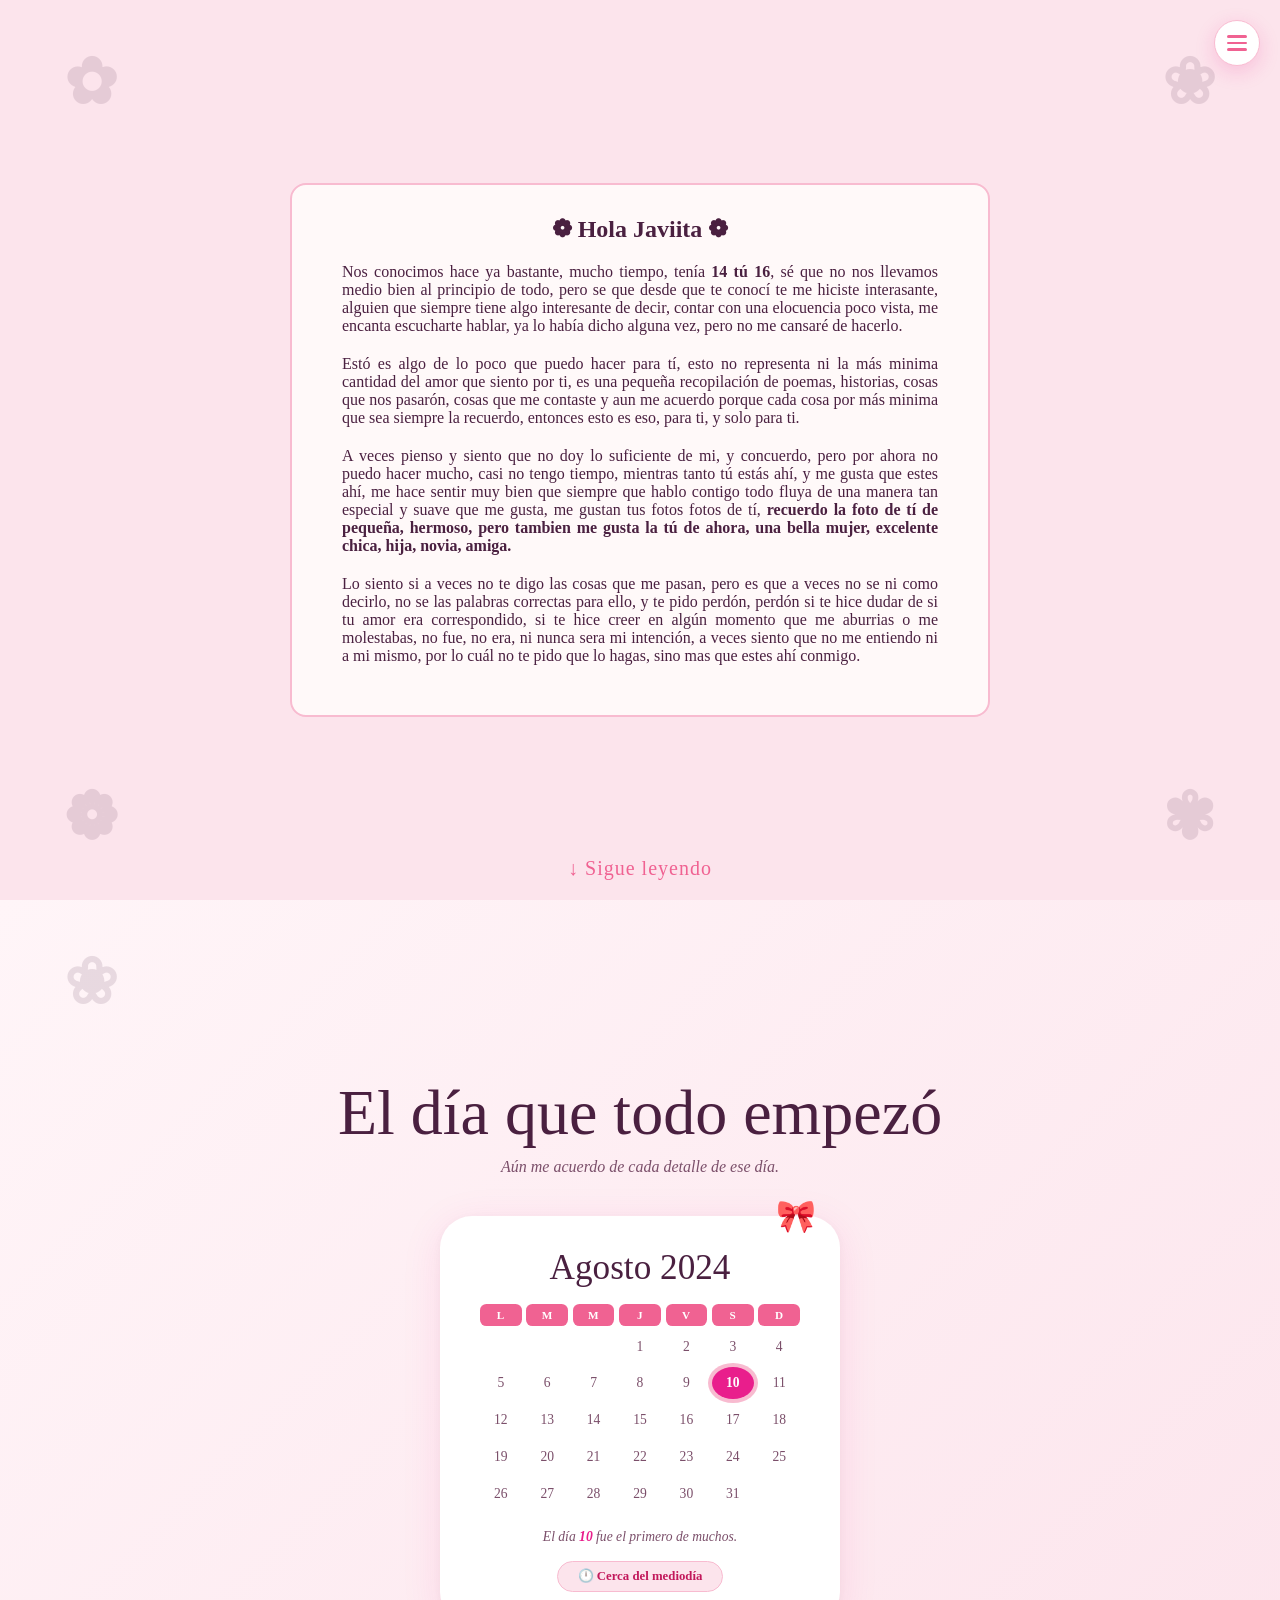
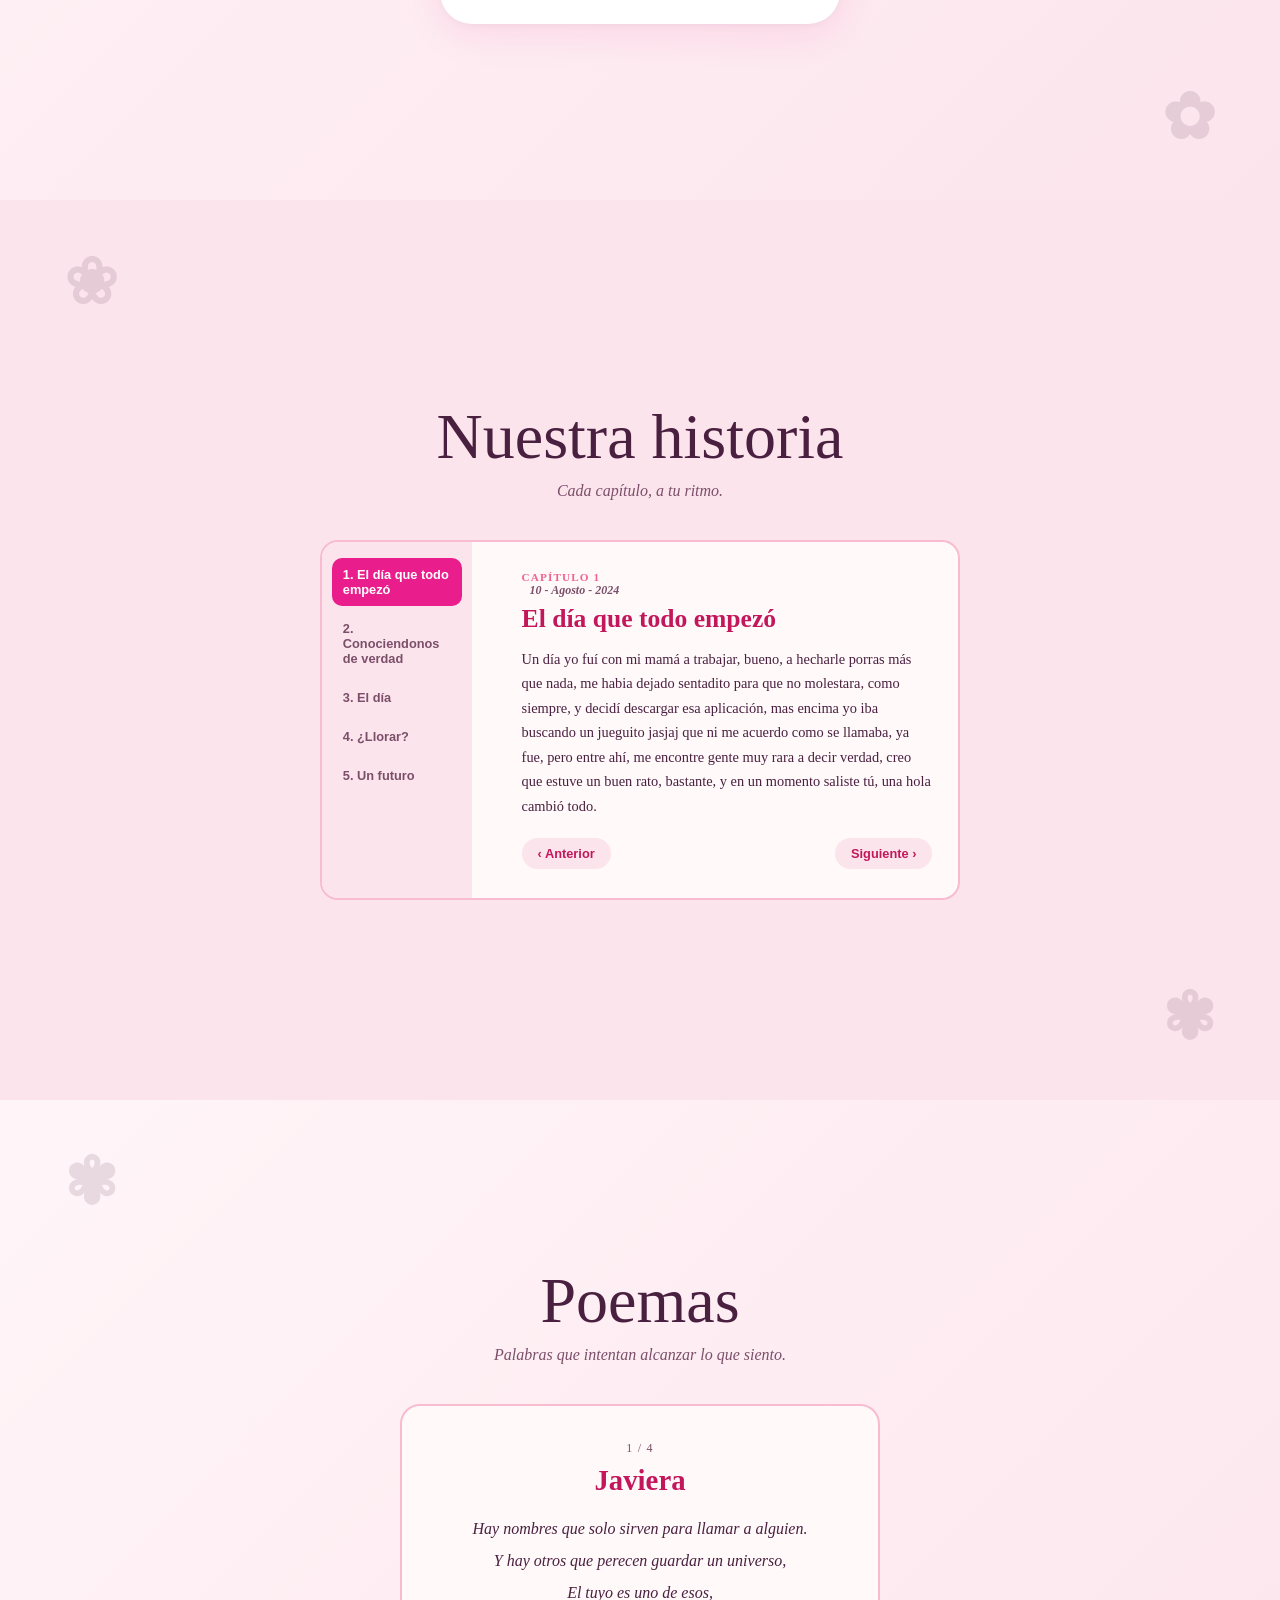
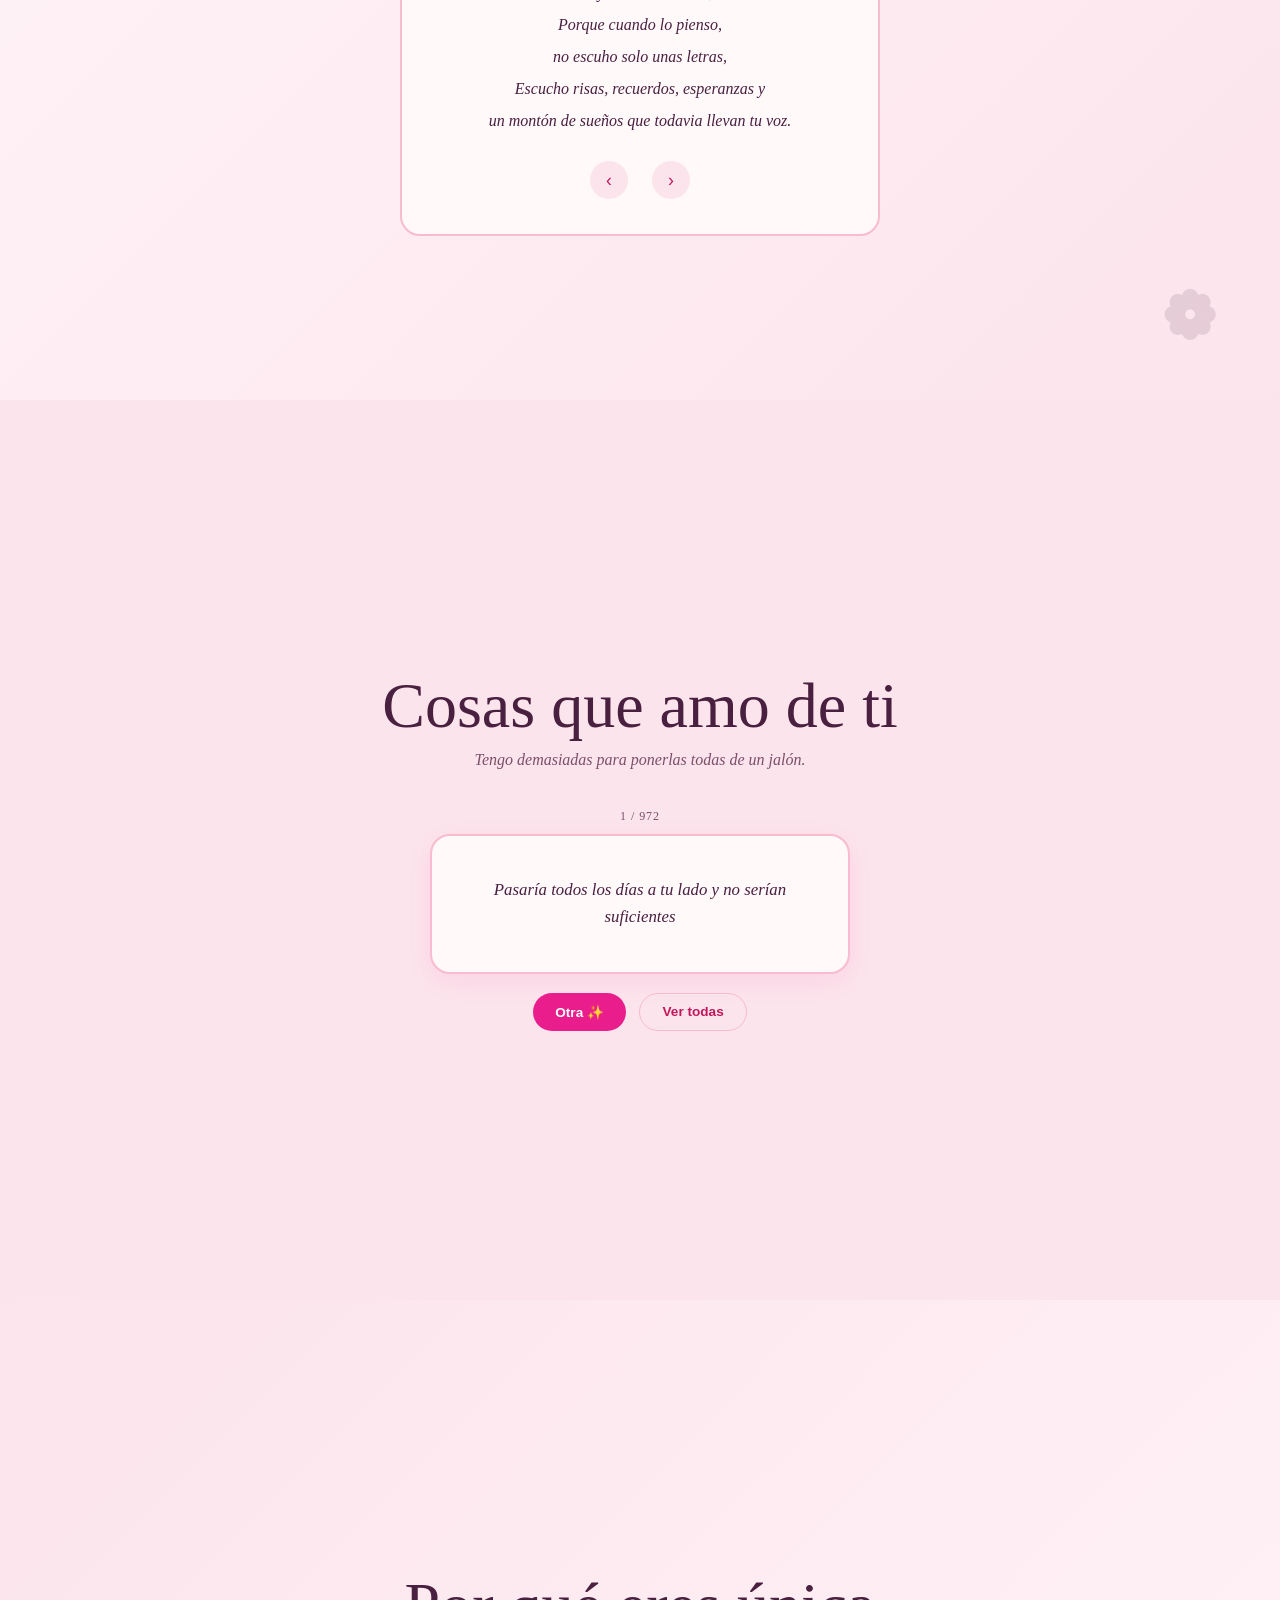
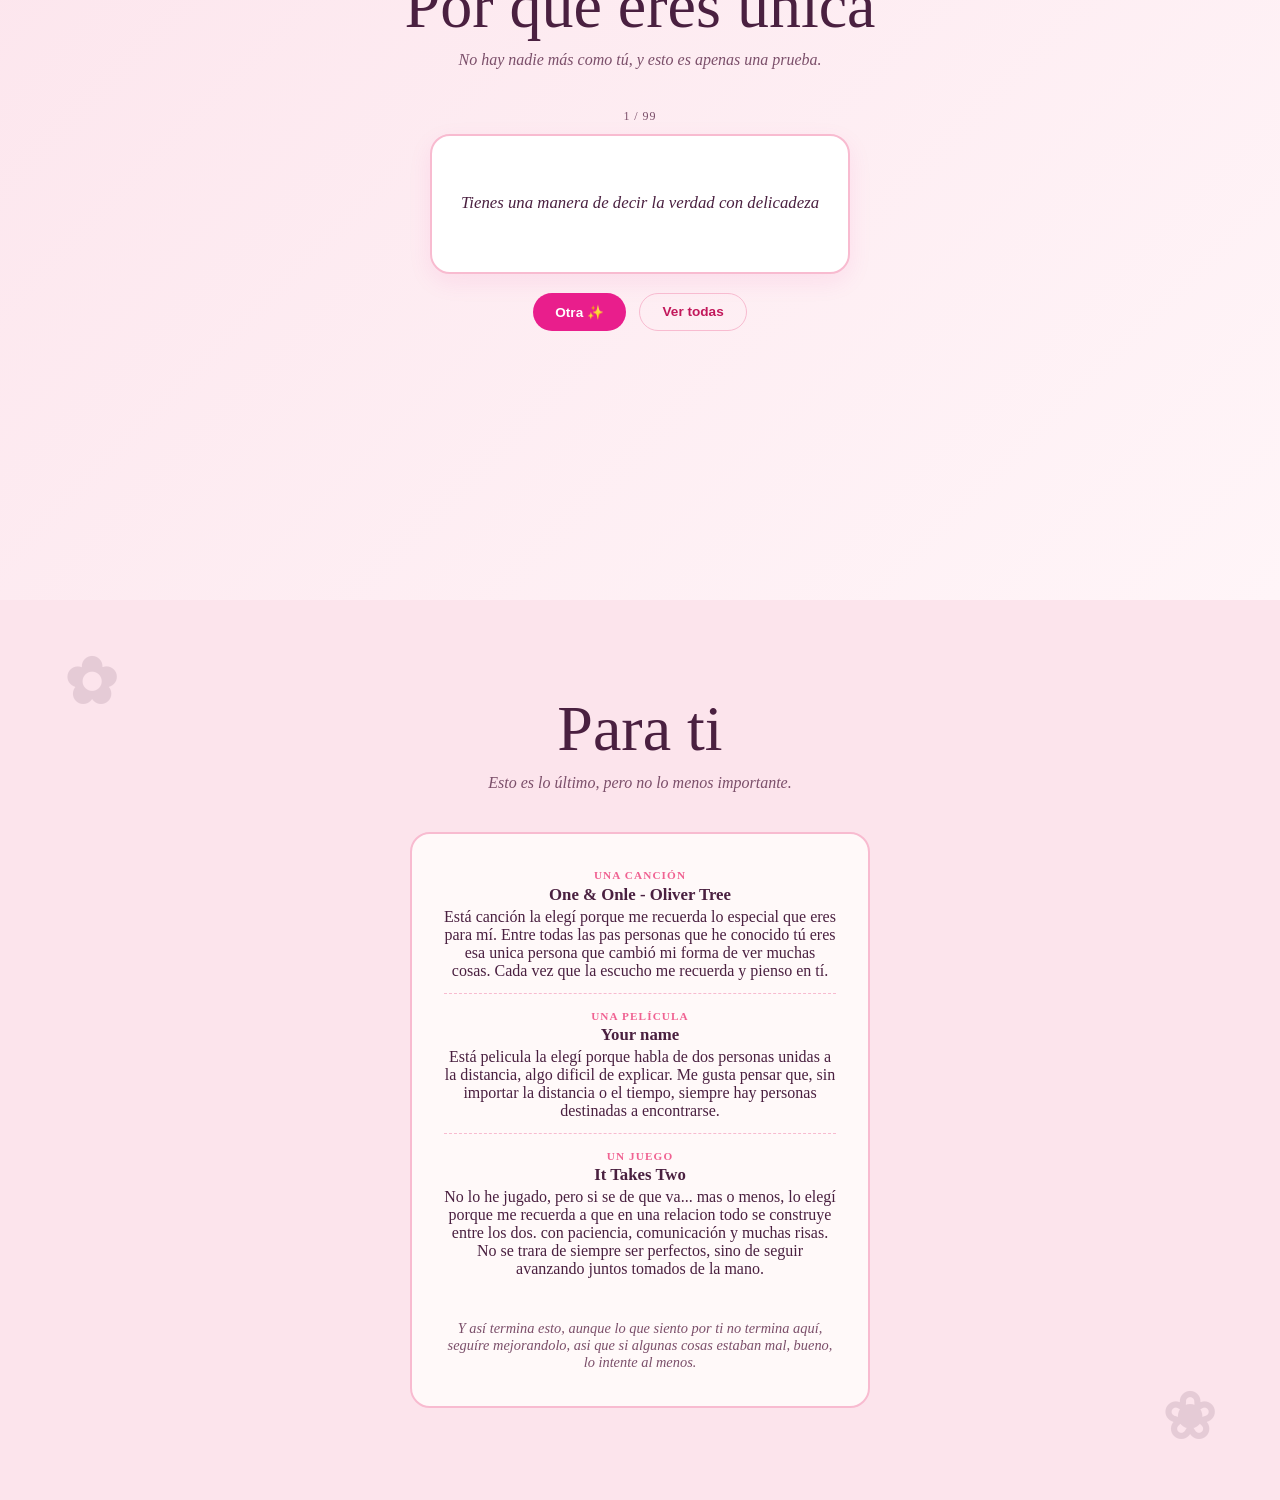
==== 00-page.html @ 03be4761 "Add files via upload" ====
<!DOCTYPE html>
<html lang="es">
<head>
    <meta charset="UTF-8">
    <meta name="viewport" content="width=device-width, initial-scale=1.0">
    <title>Javiita</title>
    <link href="https://fonts.googleapis.com/css2?family=Nunito:ital,wght@0,200..1000;1,200..1000&display=swap" rel="stylesheet">
    <link href="https://fonts.googleapis.com/css2?family=Grenze+Gotisch:wght@100..900&display=swap" rel="stylesheet">
    <link rel="stylesheet" href="style.css">
</head>
<body>

    <!-- Reproductor de música (sin interfaz visible) -->
    <audio id="audioPlayer"></audio>

  <!-- Navegación flotante desplegable -->
  <nav class="nav-float" id="navFloat">
    <button class="nav-toggle" onclick="toggleNav()" aria-label="Abrir menú" id="navToggle">
        <span class="nav-toggle-bar"></span>
        <span class="nav-toggle-bar"></span>
        <span class="nav-toggle-bar"></span>
    </button>

    <div class="nav-panel" id="navPanel">
        <div class="nav-dots-row">
            <div class="nav-dot active" onclick="scrollToSection(0)" title="Inicio"></div>
            <div class="nav-dot" onclick="scrollToSection(1)" title="Cuando nos conocimos"></div>
            <div class="nav-dot" onclick="scrollToSection(2)" title="Cosas que amo de ti"></div>
            <div class="nav-dot" onclick="scrollToSection(3)" title="Poemas"></div>
            <div class="nav-dot" onclick="scrollToSection(4)" title="Nuestra historia"></div>
            <div class="nav-dot" onclick="scrollToSection(5)" title="Por qué eres única"></div>
            <div class="nav-dot" onclick="scrollToSection(6)" title="Para ti"></div>

            <div class="nav-divider-h"></div>

            <button class="nav-mute" id="muteBtn" onclick="toggleMute()">🔊</button>
        </div>

        <div class="nav-divider-h"></div>

        <a href="otra-pagina.html" class="nav-external">
            <span class="nav-external-icon">🎁</span>
            <span class="nav-external-label">Sorpresa</span>
        </a>
    </div>
    </nav>

    <!-- Primera Sección -->
    <section class="section section--first" id="1">

        <span class="cover-deco tl">✿</span>
        <span class="cover-deco tr">❀</span>
        <span class="cover-deco bl">❁</span>
        <span class="cover-deco br">✾</span>

        <div class="card-box">
            <div class="card-page">
                <h2>❁ Hola Javiita ❁</h2>
                <p>
                    Nos conocimos hace ya bastante, mucho tiempo, tenía <span> 14 tú 16</span>, sé que no nos llevamos medio bien
                    al principio de todo, pero se que desde que te conocí te me hiciste interasante, alguien que siempre
                    tiene algo interesante de decir, contar con una elocuencia poco vista, me encanta escucharte hablar,
                    ya lo había dicho alguna vez, pero no me cansaré de hacerlo.
                </p>

                <p>
                    Estó es algo de lo poco que puedo hacer para tí, esto no representa ni la más minima cantidad del
                    amor que siento por ti, es una pequeña recopilación de poemas, historias, cosas que nos pasarón,
                    cosas que me contaste y aun me acuerdo porque cada cosa por más minima que sea siempre la recuerdo,
                    entonces esto es eso, para ti, y solo para ti.
                </p>

                <p>
                    A veces pienso y siento que no doy lo suficiente de mi, y concuerdo, pero por ahora no puedo hacer mucho,
                    casi no tengo tiempo, mientras tanto tú estás ahí, y me gusta que estes ahí, me hace sentir muy bien que
                    siempre que hablo contigo todo fluya de una manera tan especial y suave que me gusta, me gustan tus fotos
                    fotos de tí, <span><strong>recuerdo la foto de tí de pequeña, hermoso, pero tambien me gusta la tú de ahora, una bella mujer,
                    excelente chica, hija, novia, amiga.</strong></span>
                </p>

                <p>
                    Lo siento si a veces no te digo las cosas que me pasan, pero es que a veces no se ni como decirlo, no se las
                    palabras correctas para ello, y te pido perdón, perdón si te hice dudar de si tu amor era correspondido, si te
                    hice creer en algún momento que me aburrias o me molestabas, no fue, no era, ni nunca sera mi intención, a veces
                    siento que no me entiendo ni a mi mismo, por lo cuál no te pido que lo hagas, sino mas que estes ahí conmigo.
                </p>
            </div>
        </div>

        <div class="scroll-hint">↓ Sigue leyendo</div>
    </section>

        <!-- ── SECCIÓN 2: CALENDARIO ── -->
    <section class="section section--second" id="s2">
        <span class="cover-deco tl">❀</span>
        <span class="cover-deco br">✿</span>

      <div class="section-title reveal">El día que todo empezó</div>
      <p class="section-sub reveal reveal-delay-1">Aún me acuerdo de cada detalle de ese día.</p>
      <div class="calendar-wrap reveal reveal-delay-2">
        <div class="cal-month">Agosto 2024</div>
        <div class="cal-grid">
          <div class="cal-header">L</div>
          <div class="cal-header">M</div>
          <div class="cal-header">M</div>
          <div class="cal-header">J</div>
          <div class="cal-header">V</div>
          <div class="cal-header">S</div>
          <div class="cal-header">D</div>
          <!-- Week 1 -->
          <div class="cal-day empty"></div>
          <div class="cal-day empty"></div>
          <div class="cal-day empty"></div>
          <div class="cal-day">1</div>
          <div class="cal-day">2</div>
          <div class="cal-day">3</div>
          <div class="cal-day">4</div>
          <!-- Week 2 -->
          <div class="cal-day">5</div>
          <div class="cal-day">6</div>
          <div class="cal-day">7</div>
          <div class="cal-day">8</div>
          <div class="cal-day">9</div>
          <div class="cal-day special">10</div>
          <div class="cal-day">11</div>
          <!-- Week 3 -->
          <div class="cal-day">12</div>
          <div class="cal-day">13</div>
          <div class="cal-day">14</div>
          <div class="cal-day">15</div>
          <div class="cal-day">16</div>
          <div class="cal-day">17</div>
          <div class="cal-day">18</div>
          <!-- Week 4 -->
          <div class="cal-day">19</div>
          <div class="cal-day">20</div>
          <div class="cal-day">21</div>
          <div class="cal-day">22</div>
          <div class="cal-day">23</div>
          <div class="cal-day">24</div>
          <div class="cal-day">25</div>
          <!-- Week 5 -->
          <div class="cal-day">26</div>
          <div class="cal-day">27</div>
          <div class="cal-day">28</div>
          <div class="cal-day">29</div>
          <div class="cal-day">30</div>
          <div class="cal-day">31</div>
          <div class="cal-day empty"></div>
        </div>
        <p class="cal-note">El día <strong>10</strong> fue el primero de muchos.</p>
        <div class="time-bubble">🕛 Cerca del mediodía</div>
      </div>
    </section>

    <!-- ── SECCIÓN 3: NUESTRA HISTORIA ── -->
    <section class="section section--fifth" id="s5">
        <span class="cover-deco tl">❀</span>
        <span class="cover-deco br">✾</span>

      <div class="section-title reveal">Nuestra historia</div>
      <p class="section-sub reveal reveal-delay-1">Cada capítulo, a tu ritmo.</p>

      <!-- El contenido real va en script.js, dentro del array "stories" -->
      <div class="story-layout reveal reveal-delay-2">
        <div class="story-menu" id="storyMenu"></div>
        <div class="story-viewer">
          <span class="story-chapter" id="storyChapter">Capítulo 1</span>
          <span class="story-date" id="storyDate"></span>
          <h3 class="story-title" id="storyTitle"></h3>
          <p class="story-text" id="storyText"></p>
          <div class="story-nav">
            <button onclick="prevStory()">‹ Anterior</button>
            <button onclick="nextStory()">Siguiente ›</button>
          </div>
        </div>
      </div>
    </section>


    <!-- ── SECCIÓN 4: POEMAS ── -->
    <section class="section section--fourth" id="s4">
        <span class="cover-deco tl">✾</span>
        <span class="cover-deco br">❁</span>

      <div class="section-title reveal">Poemas</div>
      <p class="section-sub reveal reveal-delay-1">Palabras que intentan alcanzar lo que siento.</p>

      <!-- PERSONALIZA AQUÍ: reemplaza el poema y usa los botones para navegar entre varios -->
      <div class="poem-wrap reveal reveal-delay-2" id="poemWrap">
        <div class="poem-index" id="poemIndex">1 / 1</div>
        <h3 class="poem-title" id="poemTitle">Sin título</h3>
        <p class="poem-text" id="poemText">
          Escribe aquí tu poema,<br>
          línea por línea,<br>
          como quieras que se lea,<br>
          despacio, sin prisa.
        </p>
        <div class="poem-nav">
          <button onclick="prevPoem()">‹</button>
          <button onclick="nextPoem()">›</button>
        </div>
      </div>
    </section>

    <!-- ── SECCIÓN 5: COSAS QUE AMO DE TI ── -->
    <section class="section section--third" id="s3">

      <div class="floating-bg" id="reasonsFloatBg" aria-hidden="true">
        <span class="float-item">❀</span>
        <span class="float-item">💕</span>
        <span class="float-item">✿</span>
        <span class="float-item">❁</span>
        <span class="float-item">♡</span>
        <span class="float-item">🌸</span>
        <span class="float-item">✾</span>
        <span class="float-item">💗</span>
        <span class="float-item">❀</span>
        <span class="float-item">♡</span>
      </div>

      <div class="section-title reveal">Cosas que amo de ti</div>
      <p class="section-sub reveal reveal-delay-1">Tengo demasiadas para ponerlas todas de un jalón.</p>

      <!-- El contenido real va en script.js, dentro del array "reasons" -->
      <div class="deck-wrap reveal reveal-delay-2" id="reasonsDeck">
        <div class="deck-count" id="reasonsCount">1 / 1</div>
        <div class="deck-card" id="reasonsCard">Cargando...</div>
        <div class="deck-actions">
          <button class="deck-btn deck-btn--main" onclick="drawReason()">Otra ✨</button>
          <button class="deck-btn deck-btn--ghost" onclick="toggleReasonsList()">Ver todas</button>
        </div>
        <div class="deck-list hidden" id="reasonsList"></div>
      </div>
    </section>

    <!-- ── SECCIÓN 6: POR QUÉ ERES ÚNICA ── -->
    <section class="section section--sixth" id="s6">

      <div class="floating-bg floating-bg--gold" id="uniqueFloatBg" aria-hidden="true">
        <span class="float-item">⭐</span>
        <span class="float-item">✨</span>
        <span class="float-item">🌟</span>
        <span class="float-item">💫</span>
        <span class="float-item">♡</span>
        <span class="float-item">❀</span>
        <span class="float-item">✨</span>
        <span class="float-item">💛</span>
        <span class="float-item">⭐</span>
        <span class="float-item">✿</span>
      </div>

      <div class="section-title reveal">Por qué eres única</div>
      <p class="section-sub reveal reveal-delay-1">No hay nadie más como tú, y esto es apenas una prueba.</p>

      <!-- El contenido real va en script.js, dentro del array "uniqueReasons" -->
      <div class="deck-wrap deck-wrap--alt reveal reveal-delay-2" id="uniqueDeck">
        <div class="deck-count" id="uniqueCount">1 / 1</div>
        <div class="deck-card" id="uniqueCard">Cargando...</div>
        <div class="deck-actions">
          <button class="deck-btn deck-btn--main" onclick="drawUnique()">Otra ✨</button>
          <button class="deck-btn deck-btn--ghost" onclick="toggleUniqueList()">Ver todas</button>
        </div>
        <div class="deck-list hidden" id="uniqueList"></div>
      </div>
    </section>

    <!-- ── SECCIÓN 7: PARA TI (dedicatoria) ── -->
    <section class="section section--seventh" id="s7">
      <span class="cover-deco tl">✿</span>
      <span class="cover-deco br">❀</span>

      <div class="section-title reveal">Para ti</div>
      <p class="section-sub reveal reveal-delay-1">Esto es lo último, pero no lo menos importante.</p>

      <!-- PERSONALIZA AQUÍ: cambia el nombre de la canción, película y juego que le dedicas -->
      <div class="dedication-wrap reveal reveal-delay-2">
        <div class="dedication-item">
          <span class="dedication-label">Una canción</span>
          <span class="dedication-value">One & Onle - Oliver Tree</span>
          <p>Está canción la elegí porque me recuerda lo especial que eres para mí. Entre todas las pas personas que he conocido
            tú eres esa unica persona que cambió mi forma de ver muchas cosas. Cada vez que la escucho me recuerda y pienso en tí.
          </p>
        </div>
        <div class="dedication-item">
          <span class="dedication-label">Una película</span>
          <span class="dedication-value">Your name</span>
          <p>Está pelicula la elegí porque habla de dos personas unidas a la distancia, algo dificil de explicar. Me gusta pensar que, sin
            importar la distancia o el tiempo, siempre hay personas destinadas a encontrarse.
          </p>
        </div>
        <div class="dedication-item">
          <span class="dedication-label">Un juego</span>
          <span class="dedication-value">It Takes Two</span>
          <p>No lo he jugado, pero si se de que va... mas o menos, lo elegí porque me recuerda a que en una relacion todo se construye entre los dos.
            con paciencia, comunicación y muchas risas. No se trara de siempre ser perfectos, sino de seguir avanzando juntos tomados de la mano.
          </p>
        </div>
        <p class="dedication-note">Y así termina esto, aunque lo que siento por ti no termina aquí, seguíre mejorandolo, asi que si algunas cosas estaban mal, bueno, lo intente al menos.</p>
      </div>
    </section>

    
    <!-- Script de navegación -->
    <script src="script.js"></script>
</body>
</html>
---- style.css ----
/* === Variables === */
:root {
    --pink-soft: #fce4ec;
    --pink-mid: #f8bbd0;
    --pink-deep: #e91e8c;
    --pink-accent: #f06292;
    --pink-dark: #c2185b;
    --cream: #fff9f9;
    --text-dark: #4a2040;
    --text-mid: #7b4f6a;
    --gold: #f9c74f;
    --gold-soft: #fcdb8e;
    --gold-dark: #f9c74f;
    --title-size: 32px;
    --font-size: 16px;
}

/* === Reset === */
* { margin: 0; padding: 0; box-sizing: border-box; }

html { scroll-behavior: smooth; user-select: none; }

/* === Body === */
body {
    font-family: 'Playfair Display', serif;
    background: var(--pink-soft);
    font-size: var(--font-size);
    color: var(--text-dark);
    text-align: justify;
}

span{
  font-weight: bolder;
}

/* === Navegación flotante desplegable === */
.nav-float {
    position: fixed;
    top: 20px;
    right: 20px;
    z-index: 100;
    display: flex;
    flex-direction: column;
    align-items: flex-end;
}

/* Botón hamburguesa (rayitas) */
.nav-toggle {
    width: 46px;
    height: 46px;
    border-radius: 50%;
    background: white;
    border: 1.5px solid var(--pink-mid);
    box-shadow: 0 6px 20px rgba(233,30,140,0.18);
    cursor: pointer;
    display: flex;
    flex-direction: column;
    align-items: center;
    justify-content: center;
    gap: 4px;
    transition: transform 0.25s, background 0.25s;
    flex-shrink: 0;
}

.nav-toggle:hover {
    transform: scale(1.08);
    background: var(--pink-soft);
}

.nav-toggle-bar {
    width: 20px;
    height: 2.5px;
    background: var(--pink-accent);
    border-radius: 2px;
    transition: transform 0.3s ease, opacity 0.3s ease;
}

/* Animación a X cuando el menú está abierto */
.nav-toggle.open .nav-toggle-bar:nth-child(1) {
    transform: translateY(6.5px) rotate(45deg);
}
.nav-toggle.open .nav-toggle-bar:nth-child(2) {
    opacity: 0;
}
.nav-toggle.open .nav-toggle-bar:nth-child(3) {
    transform: translateY(-6.5px) rotate(-45deg);
}

/* Panel desplegable */
.nav-panel {
    margin-top: 10px;
    display: flex;
    flex-direction: column;
    align-items: center;
    gap: 12px;
    background: white;
    border: 1.5px solid var(--pink-mid);
    border-radius: 20px;
    padding: 16px;
    box-shadow: 0 10px 34px rgba(233,30,140,0.18);

    max-height: 0;
    opacity: 0;
    transform: translateY(-8px);
    overflow: hidden;
    pointer-events: none;
    transition: max-height 0.35s ease, opacity 0.25s ease, transform 0.3s ease, padding 0.35s ease;
}

.nav-panel.open {
    max-height: 300px;
    opacity: 1;
    transform: translateY(0);
    pointer-events: auto;
}

.nav-dots-row {
    display: flex;
    flex-direction: row;
    flex-wrap: wrap;
    justify-content: center;
    gap: 10px;
    max-width: 200px;
}

.nav-dot {
    width: 16px;
    height: 16px;
    border-radius: 50%;
    background: var(--pink-mid);
    border: 2px solid var(--pink-accent);
    cursor: pointer;
    transition: all 0.25s;
}

.nav-dot.active {
    background: var(--pink-accent);
    transform: scale(1.3);
}

.nav-dot:hover {
    background: var(--pink-deep);
    transform: scale(1.35);
    box-shadow: 0 0 0 4px rgba(233,30,140,0.15);
}

.nav-divider-h {
    width: 100%;
    height: 1.5px;
    background: var(--pink-mid);
}

/* Botón a página externa */
.nav-external {
    display: flex;
    align-items: center;
    gap: 8px;
    text-decoration: none;
    padding: 4px 14px 4px 4px;
    border-radius: 999px;
    background: var(--pink-soft);
    transition: background 0.25s, transform 0.2s;
}

.nav-external:hover {
    background: var(--pink-mid);
    transform: translateY(-1px);
}

.nav-external-icon {
    width: 30px;
    height: 30px;
    border-radius: 50%;
    background: var(--pink-accent);
    display: flex;
    align-items: center;
    justify-content: center;
    font-size: 1rem;
    flex-shrink: 0;
    overflow: hidden;
}

.nav-external-icon img {
    width: 100%;
    height: 100%;
    object-fit: cover;
}

.nav-external-label {
    font-family: 'Playfair Display', serif;
    font-size: 0.8rem;
    font-weight: 700;
    color: var(--pink-dark);
    white-space: nowrap;
}

/* Responsive */
@media (max-width: 480px) {
    .nav-float { top: 14px; right: 14px; }
    .nav-toggle { width: 40px; height: 40px; }
    .nav-panel { padding: 12px; }
}

.nav-mute {
    width: 34px;
    height: 34px;
    border-radius: 50%;
    background: var(--pink-soft);
    border: none;
    font-size: 1rem;
    cursor: pointer;
    transition: background 0.25s, transform 0.2s;
}

.nav-mute:hover {
    background: var(--pink-mid);
    transform: scale(1.08);
}

/* === Sections === */
section {
    min-height: 100vh;
    display: flex;
    align-items: center;
    justify-content: center;
    flex-direction: column; /* o row, según tu layout */
    padding: 50px 25px;
    overflow: hidden; /* evita scroll horizontal */
}

.section--body {
    border: 3px solid var(--text-mid);
    border-radius: 20px;
    padding: 15px;
    background: var(--pink-mid);
}

/* === Card === */
.card-box {
    width: min(80%, 700px)
}

.card-box h2{
    text-align: center;
}

.card-box p{
    margin: 20px;;
}

.card-page {
    background: var(--cream);
    border: 2px solid var(--pink-mid);
    border-radius: 16px;
    padding: 30px;
}

.scroll-hint{
    position: absolute; bottom: 20px;
    left: 50%; transform: translateX(-50%);
    font-size: 20px; color: var(--pink-accent);
    animation: bounce 2s infinite;
    letter-spacing: 1px;
}

.cover-deco{
    position: absolute;
    font-size: 4rem;
    opacity: 0.12;
    animation: spin 20s linear infinite;
}

@keyframes spin { to { transform: rotate(360deg); } }
.cover-deco.tl { top: 5%; left: 5%; }
.cover-deco.tr { top: 5%; right: 5%; }
.cover-deco.bl { bottom: 5%; left: 5%; }
.cover-deco.br { bottom: 5%; right: 5%; }


/* ── SECTION 2: CALENDARIO ── */
.section--second {
  background: linear-gradient(135deg, #fff5f8, #fce4ec);
  flex-direction: column; text-align: center;
  position: relative;
}

.section-title {
  font-family: 'Dancing Script', cursive;
  font-size: clamp(2.5rem, 6vw, 4rem);
  color: var(--text-dark);
  margin-bottom: 0.5rem;
}
.section-sub {
  font-style: italic;
  color: var(--text-mid);
  margin-bottom: 2.5rem;
  font-size: 1rem;
}

.calendar-wrap {
  background: white;
  border-radius: 2rem;
  padding: 2rem 2.5rem;
  box-shadow: 0 8px 40px rgba(233,30,140,0.1), 0 2px 8px rgba(0,0,0,0.04);
  max-width: 400px;
  width: 100%;
  position: relative;
}
.calendar-wrap::before {
  content: '🎀';
  position: absolute; top: -1.2rem; right: 1.5rem;
  font-size: 2rem;
}

.cal-month {
  font-family: 'Dancing Script', cursive;
  font-size: 2.2rem;
  color: var(--text-dark);
  margin-bottom: 1rem;
}

.cal-grid {
  display: grid;
  grid-template-columns: repeat(7, 1fr);
  gap: 0.3rem;
  text-align: center;
}

.cal-header {
  font-size: 0.7rem;
  font-weight: 700;
  color: white;
  background: var(--pink-accent);
  border-radius: 0.4rem;
  padding: 0.3rem 0;
  letter-spacing: 0.05em;
}

.cal-day {
  font-size: 0.85rem;
  color: var(--text-mid);
  padding: 0.5rem 0.2rem;
  border-radius: 0.5rem;
  cursor: default;
  transition: all 0.2s;
  font-weight: 500;
}
.cal-day:hover { background: var(--pink-soft); }
.cal-day.empty { color: transparent; }
.cal-day.special {
  background: var(--pink-deep);
  color: white;
  font-weight: 700;
  border-radius: 50%;
  position: relative;
  animation: pulseHeart 2s infinite;
  box-shadow: 0 0 0 4px var(--pink-mid);
}
@keyframes pulseHeart {
  0%,100% { box-shadow: 0 0 0 4px var(--pink-mid); }
  50% { box-shadow: 0 0 0 8px rgba(233,30,140,0.15); }
}

.cal-note {
  margin-top: 1.2rem;
  font-size: 0.85rem;
  color: var(--text-mid);
  font-style: italic;
}
.cal-note strong { color: var(--pink-deep); }

.time-bubble {
  display: inline-block;
  margin-top: 1rem;
  background: var(--pink-soft);
  border-radius: 999px;
  padding: 0.4rem 1.2rem;
  font-size: 0.8rem;
  color: var(--pink-dark);
  font-weight: 700;
  border: 1.5px solid var(--pink-mid);
}


/* == Sección 2 - Por qué te amo? ==*/
/* === Card === */
.card-box {
    width: min(80%, 700px)
}

.card-box h2{
    text-align: center;
}

.card-box p{
    margin: 20px;;
}

.card-page {
    background: var(--cream);
    border: 2px solid var(--pink-mid);
    border-radius: 16px;
    padding: 30px;
}



/* === Mini Reproductor === */
.music-player {
  position: fixed;
  bottom: 20px;
  left: 20px;
  z-index: 200;
  display: flex;
  flex-direction: row-reverse;
  align-items: flex-end;
  gap: 10px;
}

.player-toggle {
  width: 45px;
  height: 45px;
  border-radius: 50%;
  background: var(--pink-deep);
  border: none;
  font-size: 1.2rem;
  cursor: pointer;
  box-shadow: 0 4px 15px rgba(233,30,140,0.3);
  transition: transform 0.2s;
  flex-shrink: 0;
}
.player-toggle:hover { transform: scale(1.1); }

.player-body {
  background: white;
  border-radius: 16px;
  padding: 14px 16px;
  box-shadow: 0 8px 30px rgba(233,30,140,0.15);
  border: 2px solid var(--pink-mid);
  display: flex;
  flex-direction: column;
  gap: 10px;
  width: 260px;

  overflow: hidden;
  max-height: 400px;
  opacity: 1;
  transition: max-height 0.4s ease, opacity 0.3s ease, padding 0.3s ease;
}
.player-body.hidden {
  max-height: 0;
  opacity: 0;
  padding: 0;
}

/* Subtítulos */
.lyrics-box {
  background: var(--pink-soft);
  border-radius: 10px;
  padding: 8px 12px;
  min-height: 40px;
  display: flex;
  align-items: center;
  justify-content: center;
  text-align: center;
}
#lyricsLine {
  font-size: 0.8rem;
  color: var(--pink-dark);
  font-style: italic;
  font-weight: 600;
  transition: opacity 0.3s;
}

/* Info */
.player-song { display: flex; flex-direction: column; gap: 2px; }
.song-title {
  font-size: 0.85rem;
  font-weight: 700;
  color: var(--text-dark);
  white-space: nowrap;
  overflow: hidden;
  text-overflow: ellipsis;
}
.song-artist { font-size: 0.75rem; color: var(--text-mid); font-style: italic; }

/* Progreso */
.progress-wrap {
  display: flex;
  align-items: center;
  gap: 6px;
}
.progress-wrap span {
  font-size: 0.7rem;
  color: var(--text-mid);
  min-width: 28px;
}
.progress-wrap input[type=range] {
  flex: 1;
  accent-color: var(--pink-deep);
  cursor: pointer;
  height: 4px;
}

/* Bottom row: controles + volumen */
.bottom-row {
  display: flex;
  align-items: center;
  justify-content: space-between;
  gap: 8px;
}

.player-controls {
  display: flex;
  gap: 8px;
}
.player-controls button {
  background: var(--pink-soft);
  border: none;
  border-radius: 50%;
  width: 50px;
  height: 50px;
  cursor: pointer;
  font-size: 0.85rem;
  transition: background 0.2s;
}
.player-controls button:hover { background: var(--pink-mid); }

/* Volumen vertical */
.volume-wrap {
  display: flex;
  flex-direction: column;
  align-items: center;
  gap: 4px;
}
.vol-icon { font-size: 0.75rem; }

.volume-vertical {
  writing-mode: vertical-lr;
  direction: rtl;
  appearance: slider-vertical;
  -webkit-appearance: slider-vertical;
  width: 6px;
  height: 70px;
  accent-color: var(--pink-deep);
  cursor: pointer;
}
/* ══════════════════════════════════════ */
/* ── SECCIÓN 3: COSAS QUE AMO DE TI ── */
/* ══════════════════════════════════════ */
.section--third {
  flex-direction: column;
  text-align: center;
  position: relative;
}

.section--third .section-title,
.section--third .section-sub,
.section--third .deck-wrap {
  position: relative;
  z-index: 1;
}

/* ══════════════════════════════════════ */
/* ── SECCIÓN 4: POEMAS ── */
/* ══════════════════════════════════════ */
.section--fourth {
  flex-direction: column;
  text-align: center;
  background: linear-gradient(135deg, #fff5f8, #fce4ec);
  position: relative;
}

.poem-wrap {
  background: var(--cream);
  border: 2px solid var(--pink-mid);
  border-radius: 20px;
  padding: 2.2rem 2rem;
  max-width: 480px;
  width: 100%;
  position: relative;
}

.poem-index {
  font-size: 0.75rem;
  color: var(--text-mid);
  letter-spacing: 0.1em;
  margin-bottom: 0.5rem;
}

.poem-title {
  font-family: 'Dancing Script', cursive;
  font-size: 1.8rem;
  color: var(--pink-dark);
  margin-bottom: 1rem;
}

.poem-text {
  font-size: 1rem;
  line-height: 2;
  color: var(--text-dark);
  font-style: italic;
  text-align: center;
}

.poem-nav {
  display: flex;
  justify-content: center;
  gap: 1.5rem;
  margin-top: 1.5rem;
}
.poem-nav button {
  background: var(--pink-soft);
  border: none;
  border-radius: 50%;
  width: 38px;
  height: 38px;
  font-size: 1.1rem;
  cursor: pointer;
  color: var(--pink-dark);
  transition: background 0.2s;
}
.poem-nav button:hover { background: var(--pink-mid); }

/* ══════════════════════════════════════ */
/* ── SECCIÓN 5: NUESTRA HISTORIA (capítulos) ── */
/* ══════════════════════════════════════ */
.section--fifth {
  flex-direction: column;
  text-align: center;
  position: relative;
}

.story-layout {
  display: flex;
  gap: 1.5rem;
  max-width: 640px;
  width: 100%;
  text-align: left;
  background: var(--cream);
  border: 2px solid var(--pink-mid);
  border-radius: 18px;
  overflow: hidden;
  min-height: 360px;
}

.story-menu {
  flex: 0 0 150px;
  background: var(--pink-soft);
  padding: 1rem 0.6rem;
  display: flex;
  flex-direction: column;
  gap: 0.4rem;
  max-height: 420px;
  overflow-y: auto;
}

.story-menu-item {
  background: transparent;
  border: none;
  text-align: left;
  padding: 0.55rem 0.7rem;
  border-radius: 10px;
  font-size: 0.8rem;
  color: var(--text-mid);
  cursor: pointer;
  transition: background 0.2s, color 0.2s;
  font-weight: 600;
}
.story-menu-item:hover {
  background: var(--pink-mid);
}
.story-menu-item.active {
  background: var(--pink-deep);
  color: white;
}

.story-viewer {
  flex: 1;
  padding: 1.8rem 1.6rem;
  display: flex;
  flex-direction: column;
}

.story-chapter {
  font-size: 0.7rem;
  text-transform: uppercase;
  letter-spacing: 0.1em;
  color: var(--pink-accent);
  font-weight: 700;
}
.story-date {
  font-size: 0.75rem;
  color: var(--text-mid);
  font-style: italic;
  margin-left: 0.5rem;
}

.story-title {
  font-family: 'Dancing Script', cursive;
  font-size: 1.6rem;
  color: var(--pink-dark);
  margin: 0.4rem 0 0.8rem;
}

.story-text {
  font-size: 0.9rem;
  line-height: 1.7;
  color: var(--text-dark);
  flex: 1;
}

.story-nav {
  display: flex;
  justify-content: space-between;
  margin-top: 1.2rem;
}
.story-nav button {
  background: var(--pink-soft);
  border: none;
  border-radius: 999px;
  padding: 0.5rem 1rem;
  font-size: 0.8rem;
  font-weight: 600;
  color: var(--pink-dark);
  cursor: pointer;
  transition: background 0.2s;
}
.story-nav button:hover { background: var(--pink-mid); }

@media (max-width: 560px) {
  .story-layout { flex-direction: column; }
  .story-menu {
    flex-direction: row;
    flex: none;
    max-height: none;
    overflow-x: auto;
    overflow-y: visible;
  }
  .story-menu-item { flex: 0 0 auto; white-space: nowrap; }
}

/* ══════════════════════════════════════ */
/* ── SECCIÓN 6: POR QUÉ ERES ÚNICA ── */
/* ══════════════════════════════════════ */
.section--sixth {
  flex-direction: column;
  text-align: center;
  background: linear-gradient(135deg, #fce4ec, #fff5f8);
  position: relative;
}

.section--sixth .section-title,
.section--sixth .section-sub,
.section--sixth .deck-wrap {
  position: relative;
  z-index: 1;
}

/* ══════════════════════════════════════ */
/* ── Mazo de tarjetas (usado en sección 3 y 6) ── */
/* ══════════════════════════════════════ */
.deck-wrap {
  max-width: 420px;
  width: 100%;
}

.deck-count {
  font-size: 0.75rem;
  color: var(--text-mid);
  letter-spacing: 0.08em;
  margin-bottom: 0.6rem;
}

.deck-card {
  background: var(--cream);
  border: 2px solid var(--pink-mid);
  border-radius: 20px;
  padding: 2.4rem 1.8rem;
  min-height: 140px;
  display: flex;
  align-items: center;
  justify-content: center;
  font-size: 1.05rem;
  line-height: 1.6;
  color: var(--text-dark);
  font-style: italic;
  transition: opacity 0.2s ease, transform 0.2s ease;
  box-shadow: 0 8px 25px rgba(233,30,140,0.08);
}
.deck-wrap--alt .deck-card { background: white; }

.deck-card.flip {
  opacity: 0;
  transform: scale(0.97);
}

.deck-actions {
  display: flex;
  justify-content: center;
  gap: 0.8rem;
  margin-top: 1.2rem;
}

.deck-btn {
  border: none;
  border-radius: 999px;
  padding: 0.65rem 1.4rem;
  font-size: 0.85rem;
  font-weight: 700;
  cursor: pointer;
  transition: transform 0.15s ease, background 0.2s ease;
}
.deck-btn:hover { transform: translateY(-2px); }

.deck-btn--main {
  background: var(--pink-deep);
  color: white;
}
.deck-btn--ghost {
  background: transparent;
  color: var(--pink-dark);
  border: 1.5px solid var(--pink-mid);
}

.deck-list {
  margin-top: 1.2rem;
  max-height: 320px;
  overflow-y: auto;
  background: white;
  border: 1.5px solid var(--pink-mid);
  border-radius: 14px;
  padding: 0.6rem 1rem;
  text-align: left;
}
.deck-list.hidden { display: none; }
.deck-list-item {
  font-size: 0.85rem;
  color: var(--text-mid);
  padding: 0.5rem 0;
  border-bottom: 1px dashed var(--pink-mid);
}
.deck-list-item:last-child { border-bottom: none; }
.deck-list-item::before {
  content: attr(data-n) ". ";
  color: var(--pink-accent);
  font-weight: 700;
}

/* ══════════════════════════════════════ */
/* ── SECCIÓN 7: PARA TI (dedicatoria) ── */
/* ══════════════════════════════════════ */
.section--seventh {
  flex-direction: column;
  text-align: center;
  position: relative;
}

.dedication-wrap {
  background: var(--cream);
  border: 2px solid var(--pink-mid);
  border-radius: 20px;
  padding: 2.2rem 2rem;
  max-width: 460px;
  width: 100%;
  display: flex;
  flex-direction: column;
  gap: 1rem;
}

.dedication-item {
  display: flex;
  flex-direction: column;
  gap: 0.2rem;
  padding-bottom: 0.8rem;
  border-bottom: 1px dashed var(--pink-mid);
}
.dedication-item:last-of-type { border-bottom: none; }

.dedication-label {
  font-size: 0.7rem;
  text-transform: uppercase;
  letter-spacing: 0.1em;
  color: var(--pink-accent);
  font-weight: 700;
}

.dedication-value {
  font-size: 1.05rem;
  color: var(--text-dark);
  font-weight: 600;
}

.dedication-note {
  margin-top: 0.8rem;
  font-style: italic;
  color: var(--text-mid);
  font-size: 0.9rem;
}

/* ══════════════════════════════════════ */
/* ── Animaciones de aparición al hacer scroll (reveal) ── */
/* ══════════════════════════════════════ */
.reveal {
  opacity: 0;
  transform: translateY(20px);
  transition: opacity 0.6s ease, transform 0.6s ease;
}
.reveal.visible {
  opacity: 1;
  transform: translateY(0);
}
.reveal-delay-1.visible { transition-delay: 0.1s; }
.reveal-delay-2.visible { transition-delay: 0.2s; }

/* Transición un poco más suave para el reveal general */
.reveal {
  transition: opacity 0.8s cubic-bezier(0.22, 0.9, 0.32, 1), transform 0.8s cubic-bezier(0.22, 0.9, 0.32, 1);
}

/* ══════════════════════════════════════ */
/* ── Fondo flotante (secciones 3 y 6) ── */
/* ══════════════════════════════════════ */
.floating-bg {
  position: absolute;
  inset: 0;
  overflow: hidden;
  pointer-events: none;
  z-index: 0;
}

.float-item {
  position: absolute;
  bottom: -12%;
  display: inline-block;
  color: var(--pink-accent);
  opacity: 0;
  filter: drop-shadow(0 2px 6px rgba(233,30,140,0.15));
  animation-name: floatUp;
  animation-timing-function: ease-in-out;
  animation-iteration-count: infinite;
  will-change: transform, opacity;
}

.float-word {
  position: absolute;
  bottom: -12%;
  white-space: nowrap;
  opacity: 0;
  animation-name: floatUp;
  animation-timing-function: ease-in-out;
  animation-iteration-count: infinite;
}

@keyframes floatUp {
  0%   { transform: translateY(0) translateX(0) rotate(0deg); opacity: 0; }
  10%  { opacity: 0.65; }
  50%  { transform: translateY(-55vh) translateX(18px) rotate(180deg); opacity: 1; }
  90%  { opacity: 0.3; }
  100% { transform: translateY(-115vh) translateX(-14px) rotate(360deg); opacity: 0; }
}

/* Variación de posición, tamaño, duración y retraso para cada pétalo */
.float-item:nth-child(1)  { left: 4%;  font-size: 2.6rem; animation-duration: 15s; animation-delay: 0s; }
.float-item:nth-child(2)  { left: 14%; font-size: 1.8rem; animation-duration: 19s; animation-delay: 2s;  color: var(--gold); }
.float-item:nth-child(3)  { left: 24%; font-size: 2.2rem; animation-duration: 13s; animation-delay: 4.5s; }
.float-item:nth-child(4)  { left: 36%; font-size: 1.6rem; animation-duration: 21s; animation-delay: 1s; }
.float-item:nth-child(5)  { left: 50%; font-size: 2.4rem; animation-duration: 17s; animation-delay: 6s;  color: var(--pink-dark); }
.float-item:nth-child(6)  { left: 62%; font-size: 1.9rem; animation-duration: 14s; animation-delay: 3s; }
.float-item:nth-child(7)  { left: 74%; font-size: 2.3rem; animation-duration: 20s; animation-delay: 5.5s; color: var(--gold-soft); }
.float-item:nth-child(8)  { left: 84%; font-size: 1.7rem; animation-duration: 16s; animation-delay: 0.5s; }
.float-item:nth-child(9)  { left: 92%; font-size: 2rem;   animation-duration: 18s; animation-delay: 2.5s; }
.float-item:nth-child(10) { left: 46%; font-size: 1.5rem; animation-duration: 22s; animation-delay: 3.8s; color: var(--pink-dark); }

/* Paleta dorada para la sección "Por qué eres única" */
.floating-bg--gold .float-item { color: var(--gold-dark); }
.floating-bg--gold .float-item:nth-child(5),
.floating-bg--gold .float-item:nth-child(10) { color: var(--pink-accent); }

/* ══════════════════════════════════════ */
/* ── Interacciones suaves extra (hover) ── */
/* ══════════════════════════════════════ */
.deck-card,
.poem-wrap,
.calendar-wrap,
.story-layout,
.dedication-wrap,
.card-page {
  transition: transform 0.35s cubic-bezier(0.22, 0.9, 0.32, 1), box-shadow 0.35s ease;
}

.deck-card:hover {
  transform: translateY(-4px);
  box-shadow: 0 14px 34px rgba(233,30,140,0.14);
}

.calendar-wrap:hover,
.poem-wrap:hover,
.dedication-wrap:hover {
  transform: translateY(-3px);
  box-shadow: 0 12px 36px rgba(233,30,140,0.12);
}

.calendar-wrap::before {
  animation: gentleSway 3.5s ease-in-out infinite;
}

@keyframes gentleSway {
  0%, 100% { transform: rotate(-6deg); }
  50%      { transform: rotate(6deg); }
}

/* Suaviza el spin de las decoraciones de esquina para que respiren un poco */
.cover-deco {
  animation: spin 24s linear infinite, breathe 6s ease-in-out infinite;
}

@keyframes breathe {
  0%, 100% { opacity: 0.1; }
  50%      { opacity: 0.18; }
}
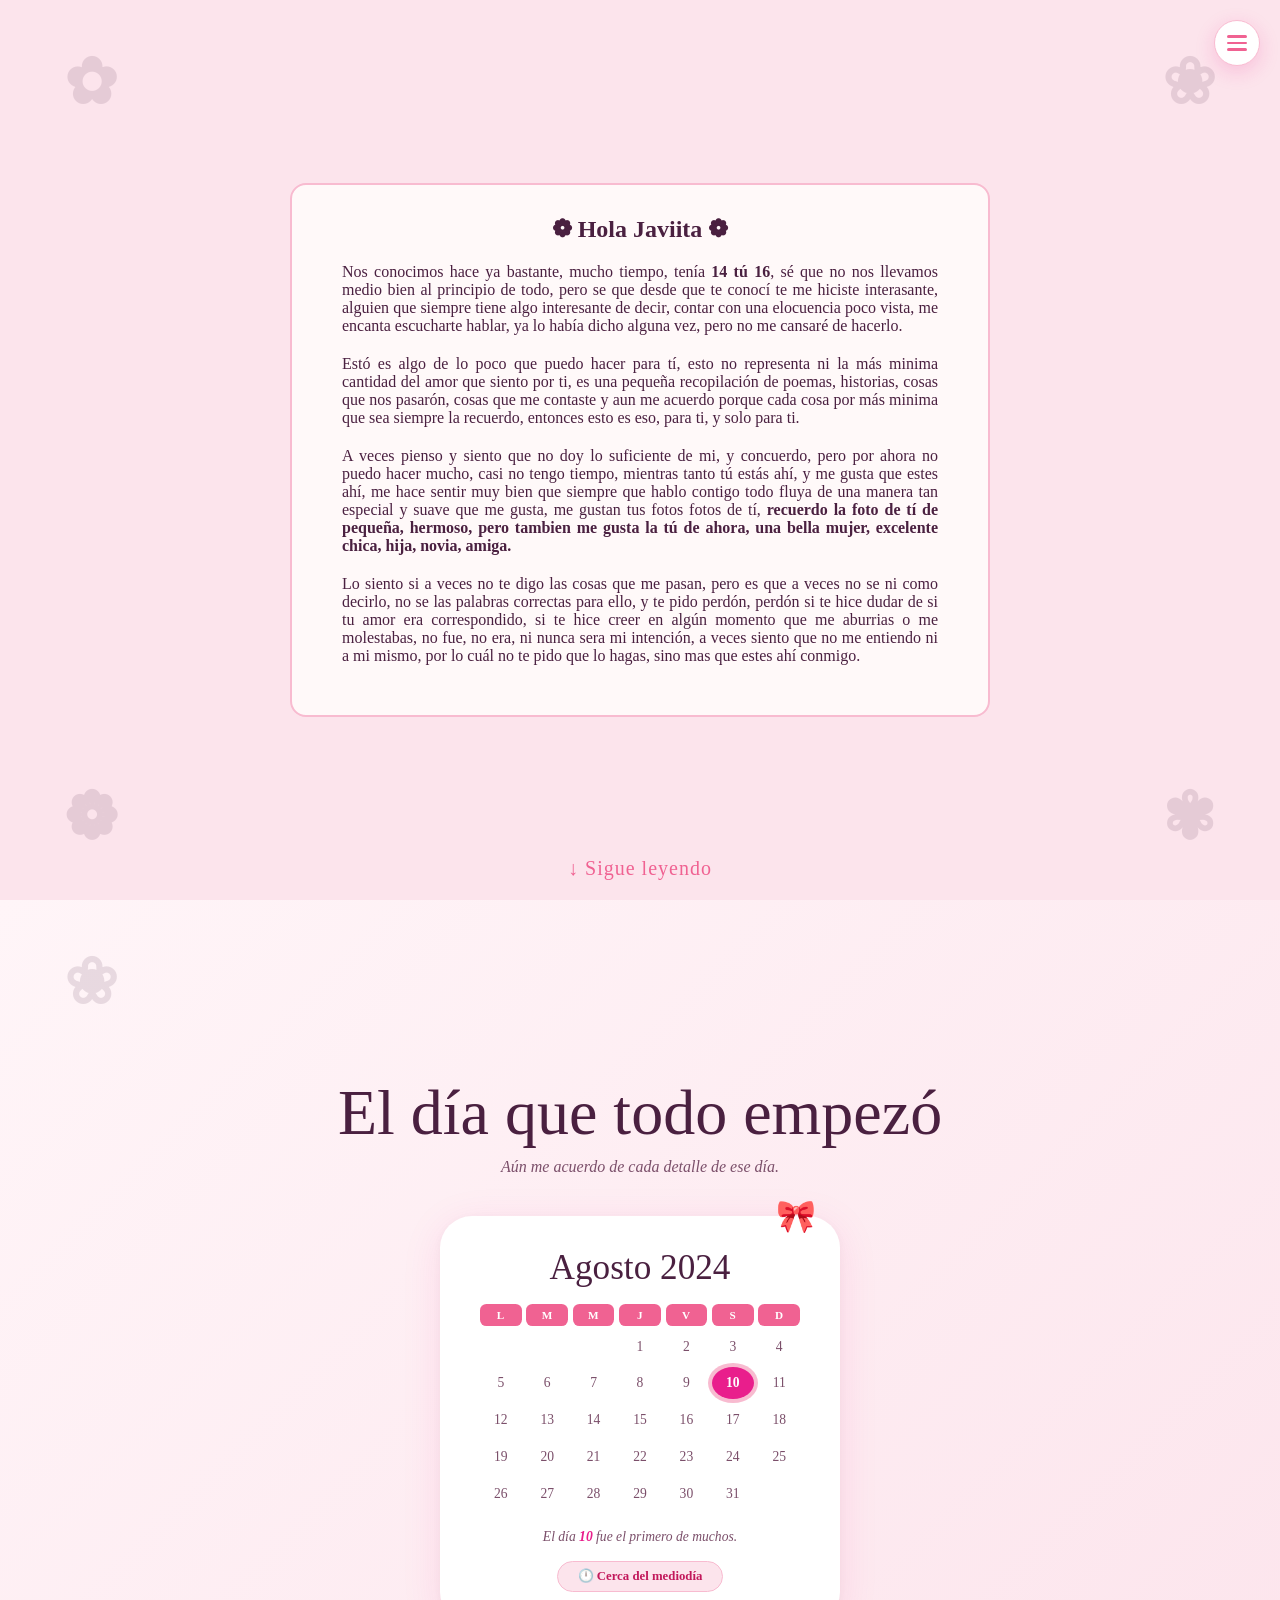
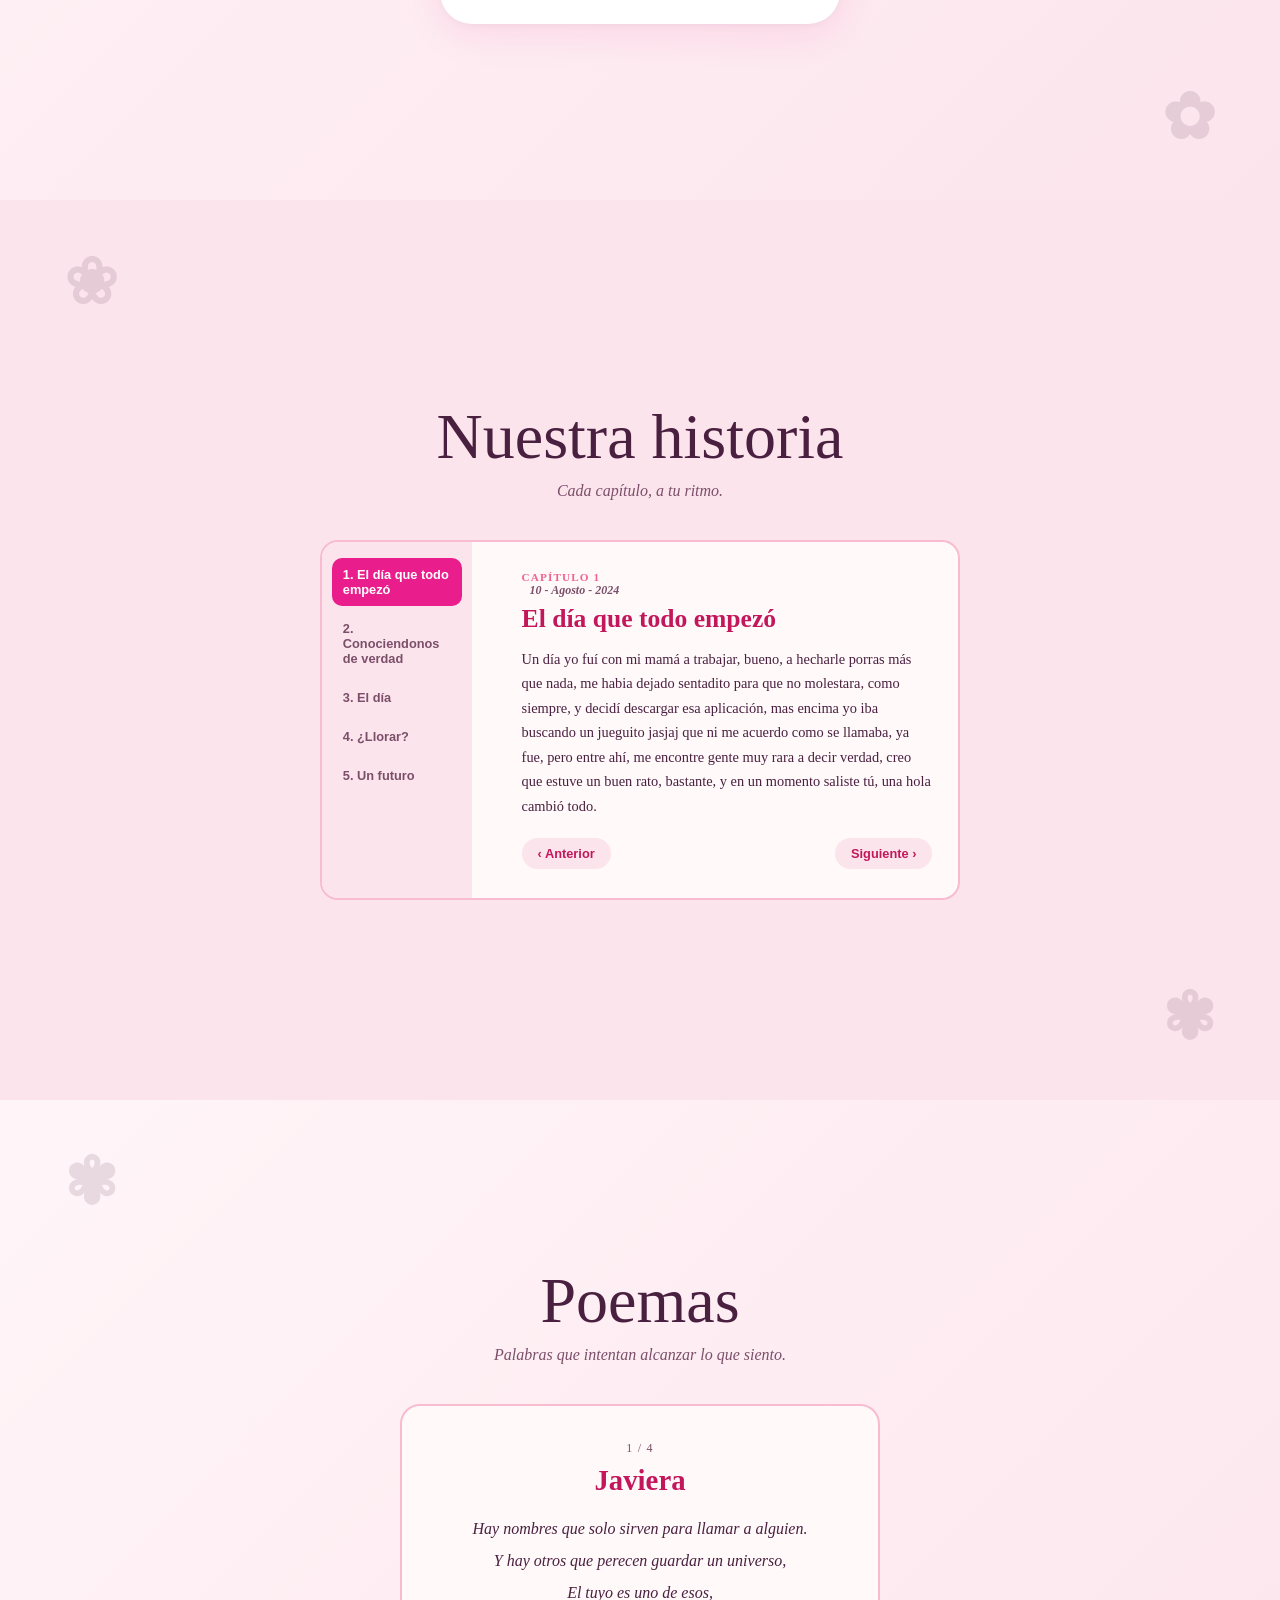
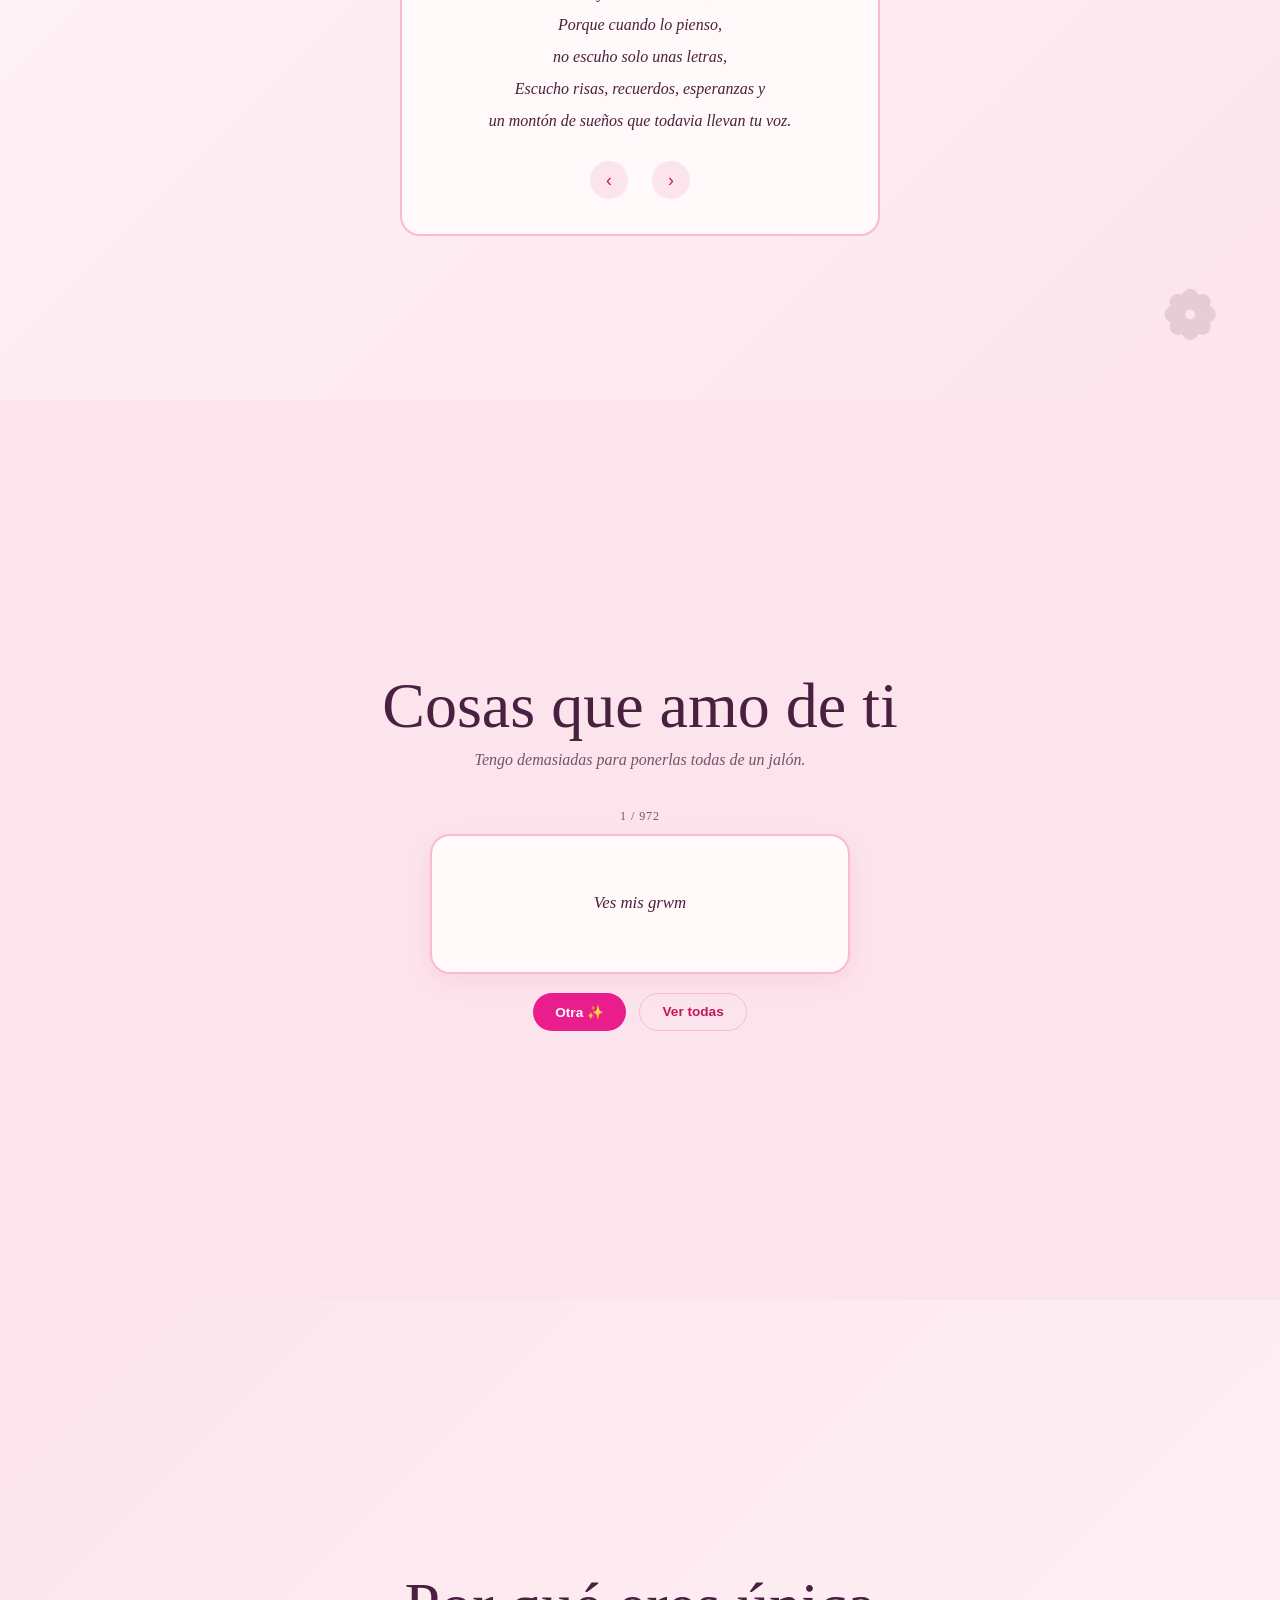
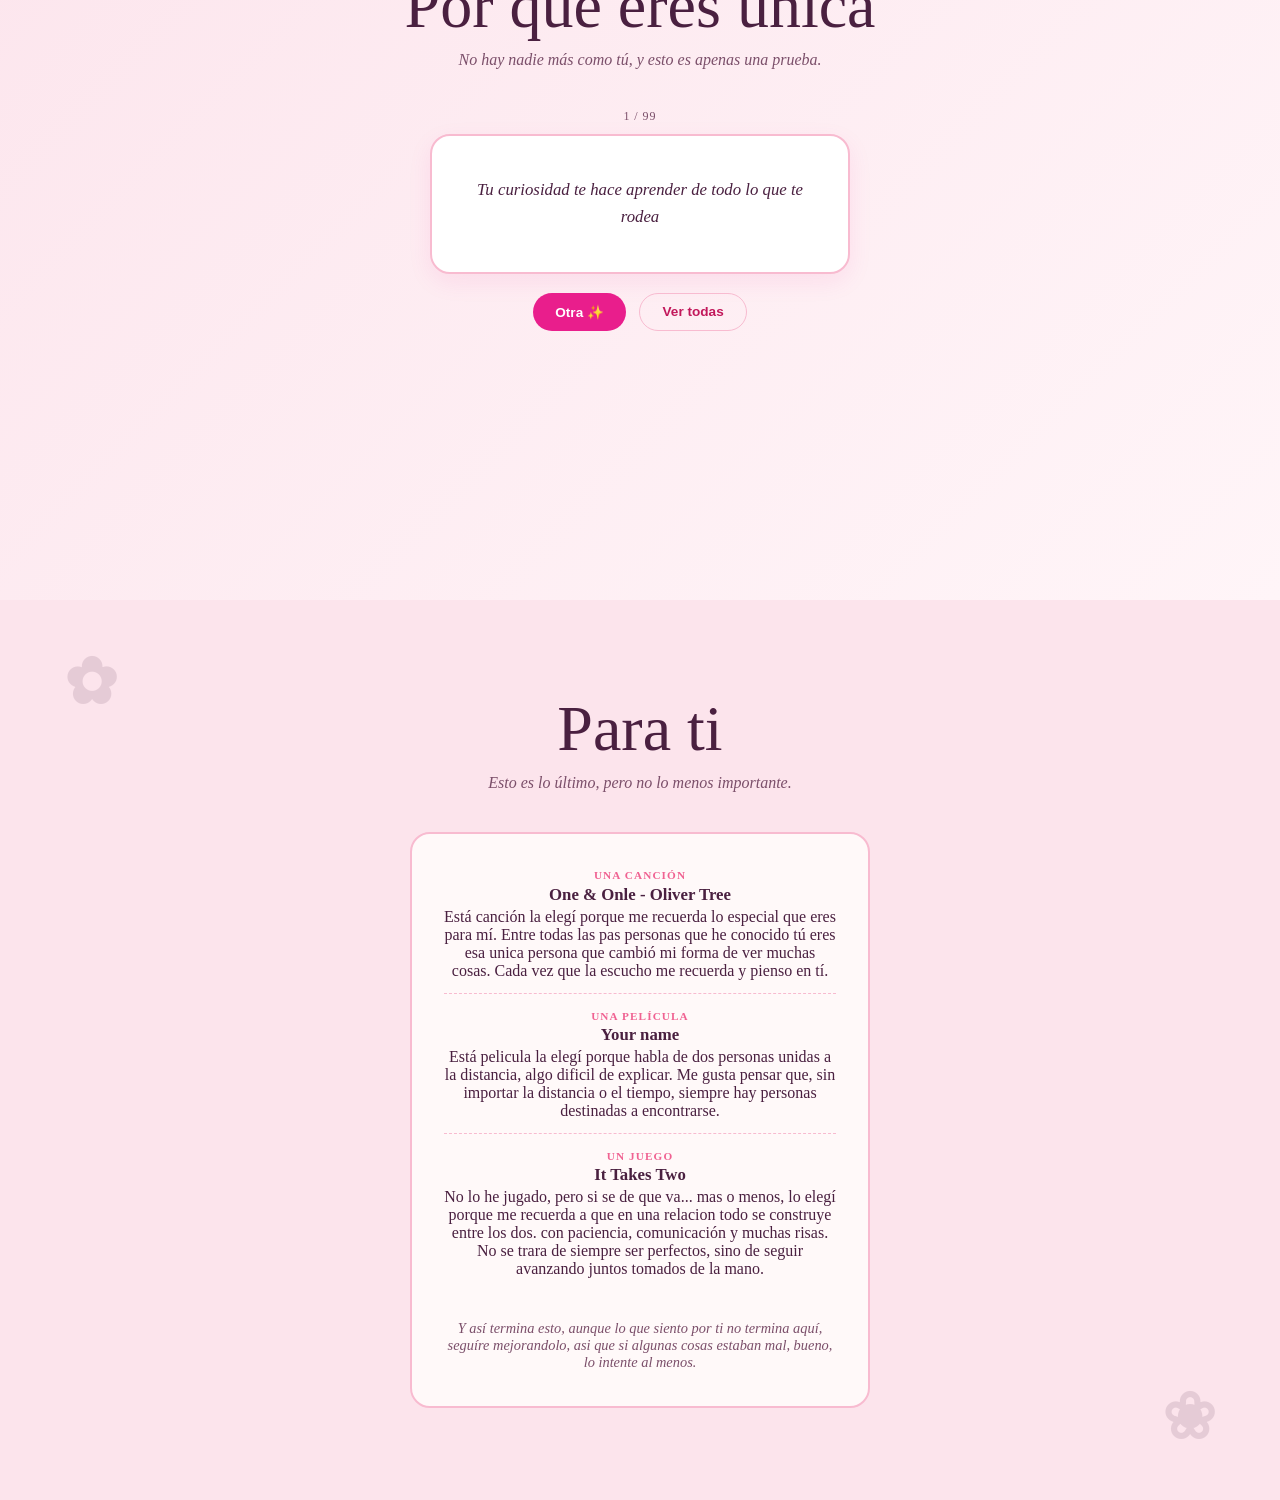
==== commit c64bbeaf: "Update 00-page.html" ====
--- a/00-page.html
+++ b/00-page.html
@@ -38,7 +38,7 @@
 
         <div class="nav-divider-h"></div>
 
-        <a href="otra-pagina.html" class="nav-external">
+        <a href="01-page.html" class="nav-external">
             <span class="nav-external-icon">🎁</span>
             <span class="nav-external-label">Sorpresa</span>
         </a>
@@ -304,4 +304,4 @@
     <!-- Script de navegación -->
     <script src="script.js"></script>
 </body>
-</html>+</html>
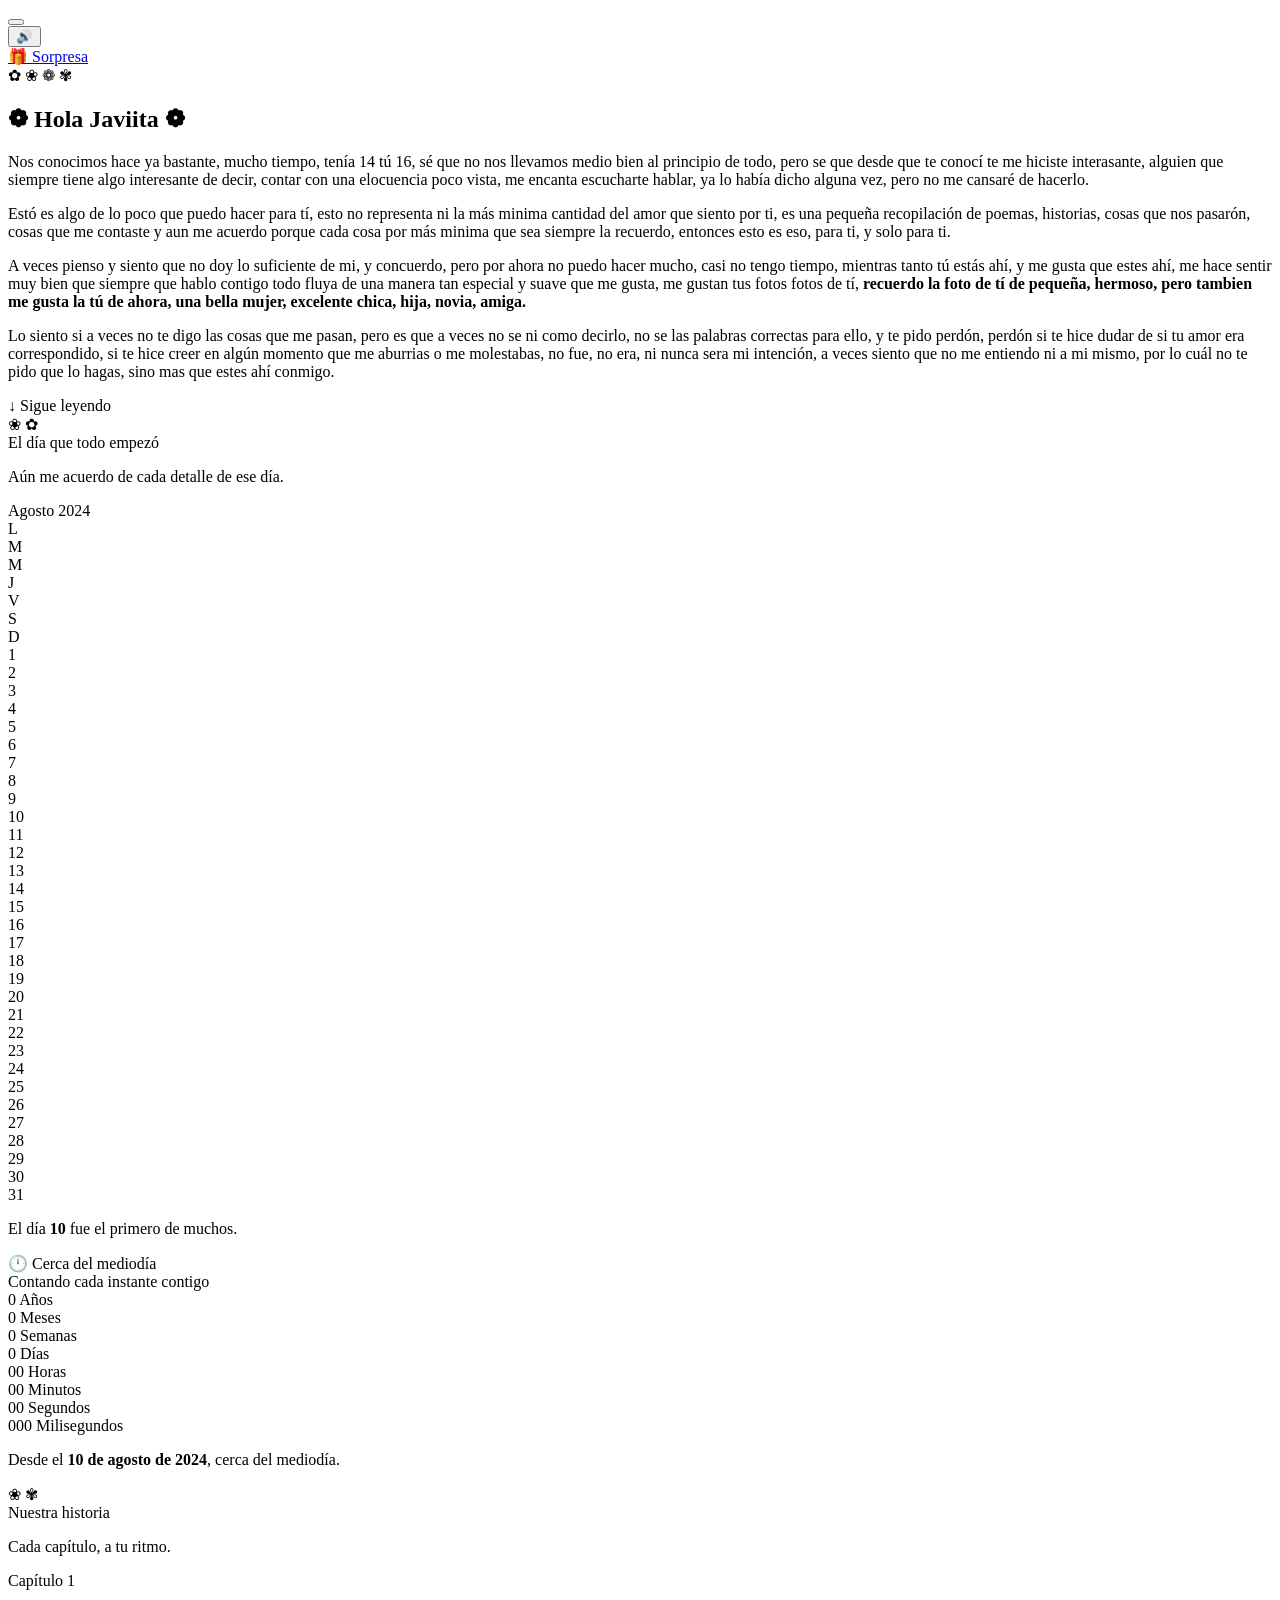
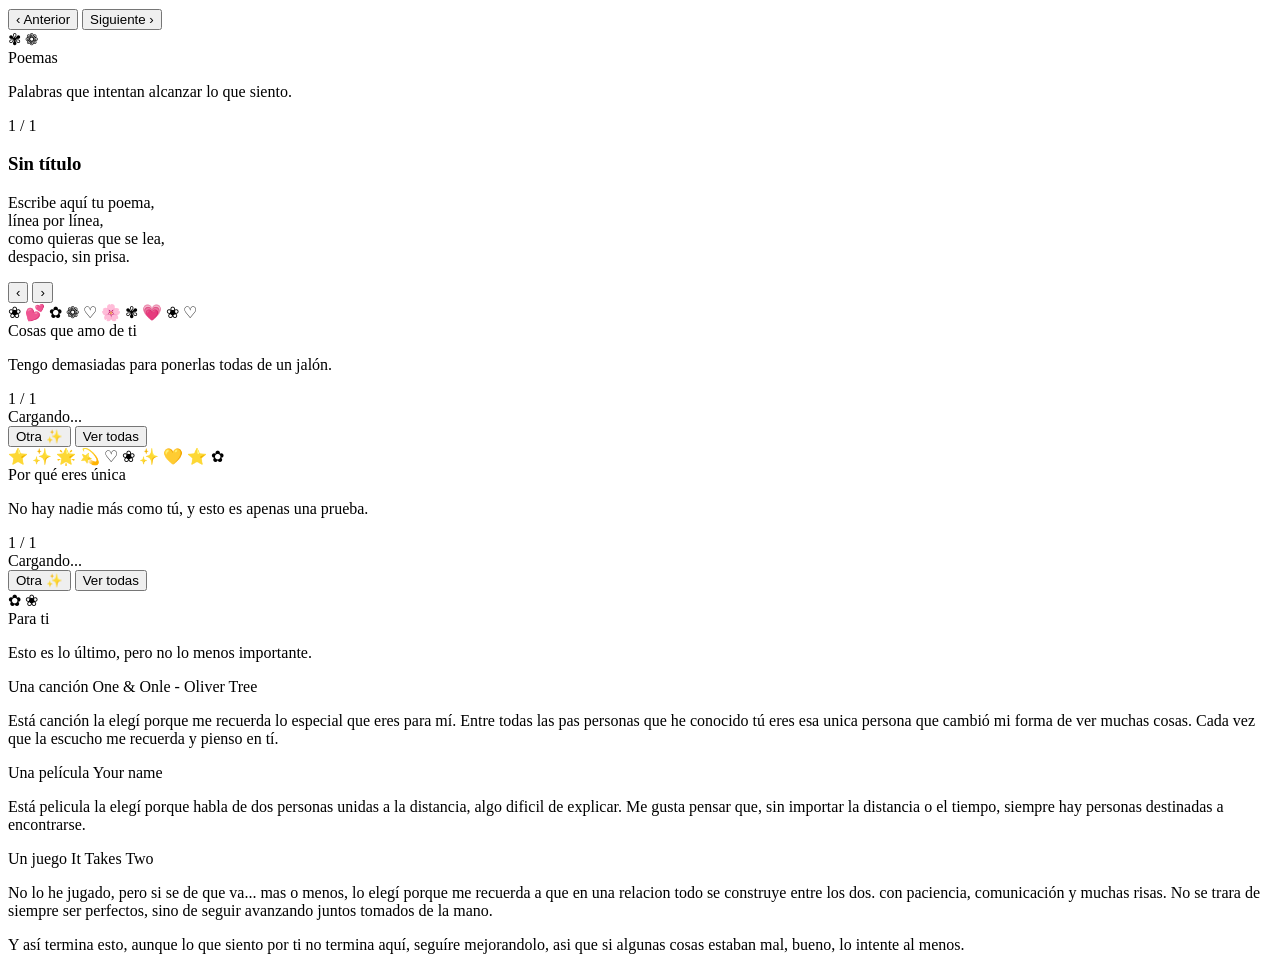
==== commit 75e59b0f: "Add files via upload" ====
--- a/00-page.html
+++ b/00-page.html
@@ -6,7 +6,7 @@
     <title>Javiita</title>
     <link href="https://fonts.googleapis.com/css2?family=Nunito:ital,wght@0,200..1000;1,200..1000&display=swap" rel="stylesheet">
     <link href="https://fonts.googleapis.com/css2?family=Grenze+Gotisch:wght@100..900&display=swap" rel="stylesheet">
-    <link rel="stylesheet" href="style.css">
+    <link rel="stylesheet" href="../Css/style.css">
 </head>
 <body>
 
@@ -38,7 +38,7 @@
 
         <div class="nav-divider-h"></div>
 
-        <a href="01-page.html" class="nav-external">
+        <a href="otra-pagina.html" class="nav-external">
             <span class="nav-external-icon">🎁</span>
             <span class="nav-external-label">Sorpresa</span>
         </a>
@@ -97,6 +97,8 @@
 
       <div class="section-title reveal">El día que todo empezó</div>
       <p class="section-sub reveal reveal-delay-1">Aún me acuerdo de cada detalle de ese día.</p>
+
+      <div class="s2-layout">
       <div class="calendar-wrap reveal reveal-delay-2">
         <div class="cal-month">Agosto 2024</div>
         <div class="cal-grid">
@@ -151,6 +153,46 @@
         <p class="cal-note">El día <strong>10</strong> fue el primero de muchos.</p>
         <div class="time-bubble">🕛 Cerca del mediodía</div>
       </div>
+
+      <div class="counter-wrap reveal reveal-delay-2">
+        <div class="counter-title">Contando cada instante contigo</div>
+        <div class="counter-grid">
+          <div class="counter-unit">
+            <span class="counter-num" id="cYears">0</span>
+            <span class="counter-label">Años</span>
+          </div>
+          <div class="counter-unit">
+            <span class="counter-num" id="cMonths">0</span>
+            <span class="counter-label">Meses</span>
+          </div>
+          <div class="counter-unit">
+            <span class="counter-num" id="cWeeks">0</span>
+            <span class="counter-label">Semanas</span>
+          </div>
+          <div class="counter-unit">
+            <span class="counter-num" id="cDays">0</span>
+            <span class="counter-label">Días</span>
+          </div>
+          <div class="counter-unit">
+            <span class="counter-num" id="cHours">00</span>
+            <span class="counter-label">Horas</span>
+          </div>
+          <div class="counter-unit">
+            <span class="counter-num" id="cMinutes">00</span>
+            <span class="counter-label">Minutos</span>
+          </div>
+          <div class="counter-unit">
+            <span class="counter-num" id="cSeconds">00</span>
+            <span class="counter-label">Segundos</span>
+          </div>
+          <div class="counter-unit counter-unit--ms">
+            <span class="counter-num" id="cMs">000</span>
+            <span class="counter-label">Milisegundos</span>
+          </div>
+        </div>
+        <p class="counter-note">Desde el <strong>10 de agosto de 2024</strong>, cerca del mediodía.</p>
+      </div>
+      </div>
     </section>
 
     <!-- ── SECCIÓN 3: NUESTRA HISTORIA ── -->
@@ -302,6 +344,6 @@
 
     
     <!-- Script de navegación -->
-    <script src="script.js"></script>
+    <script src="../Js/script.js"></script>
 </body>
-</html>
+</html>
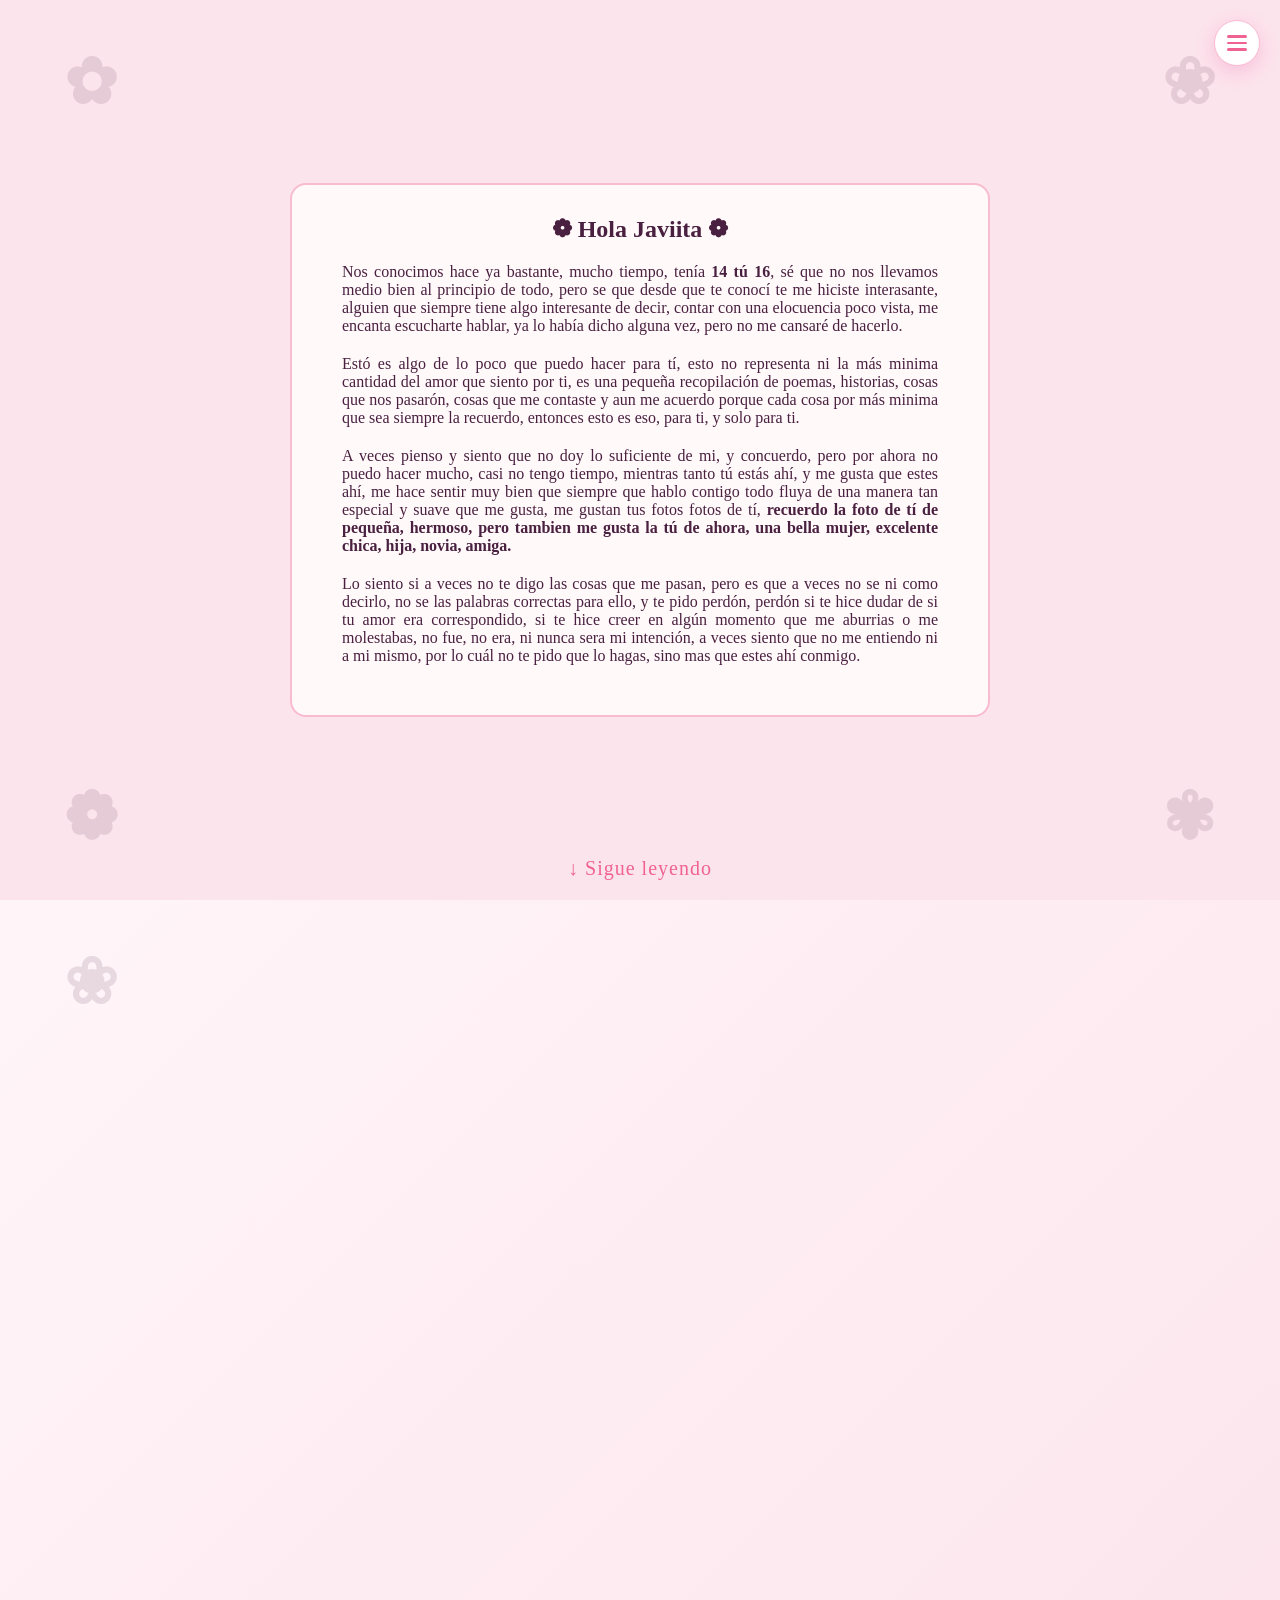
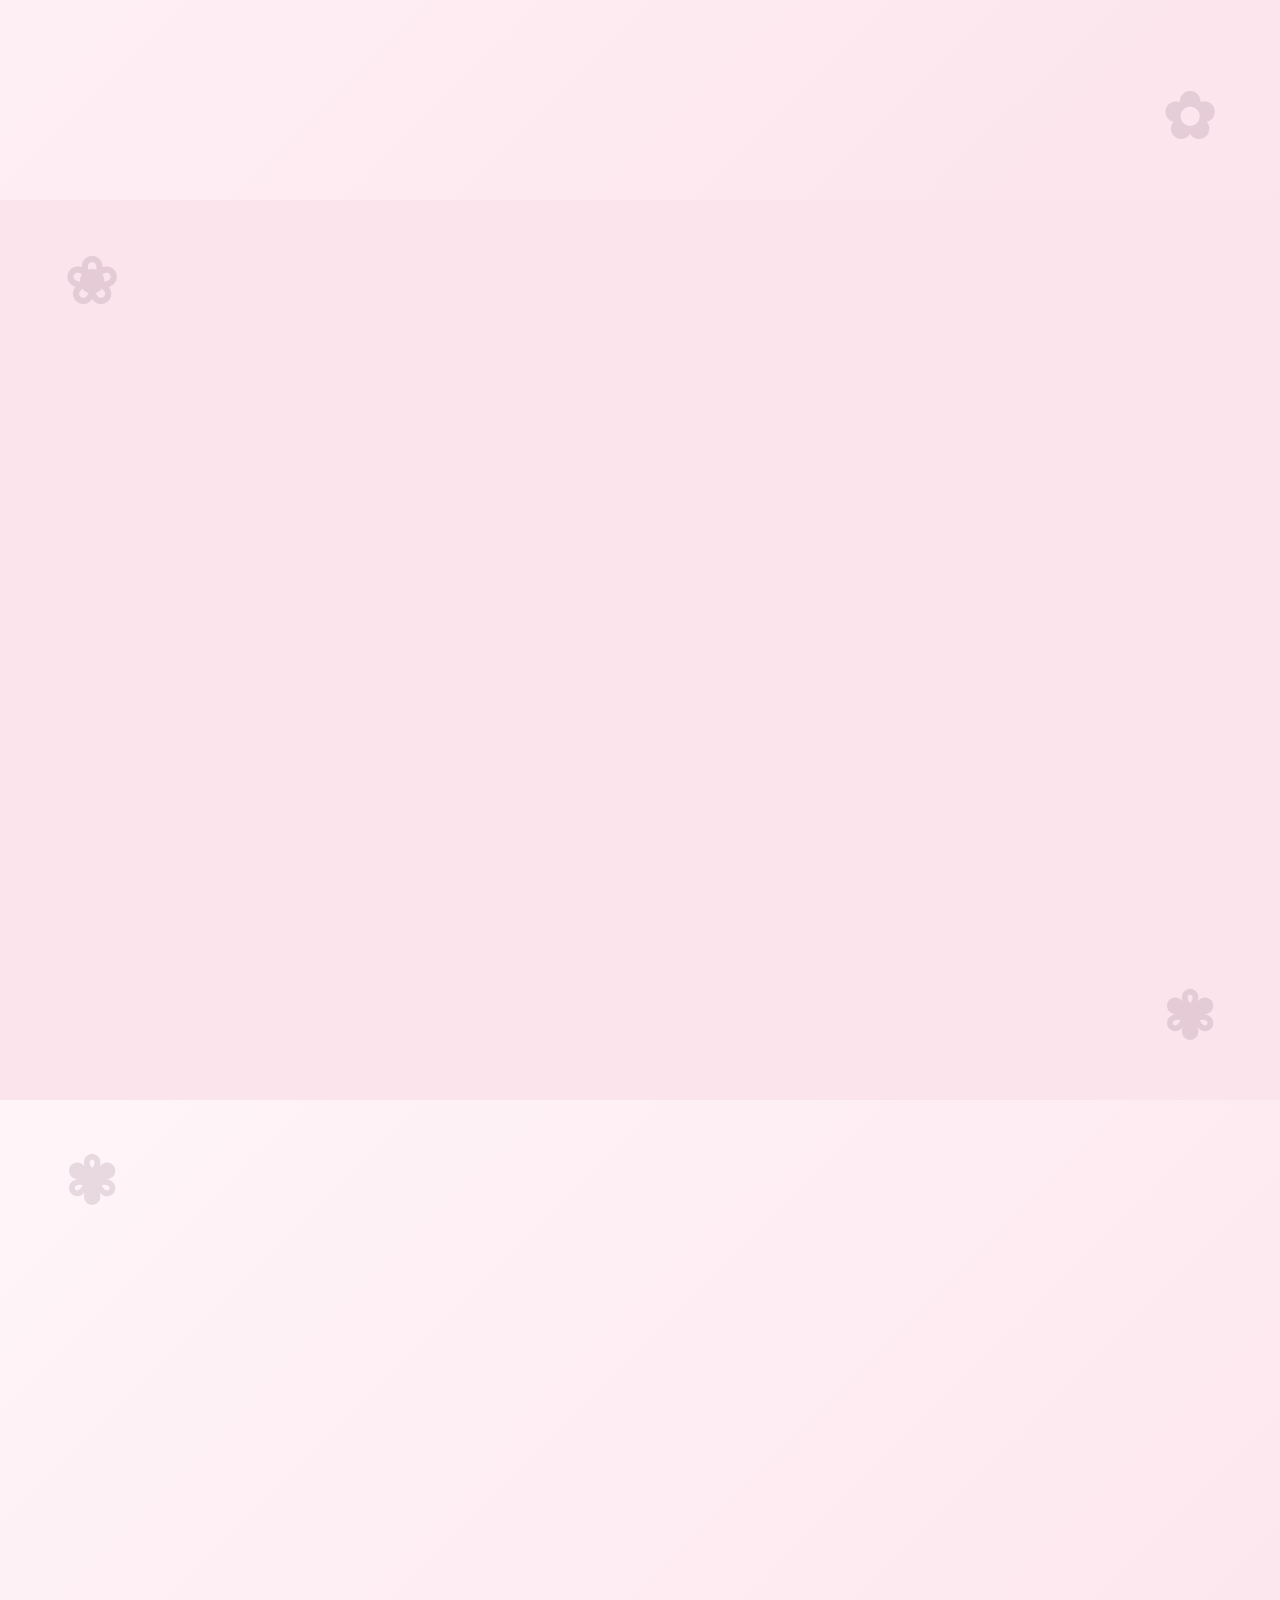
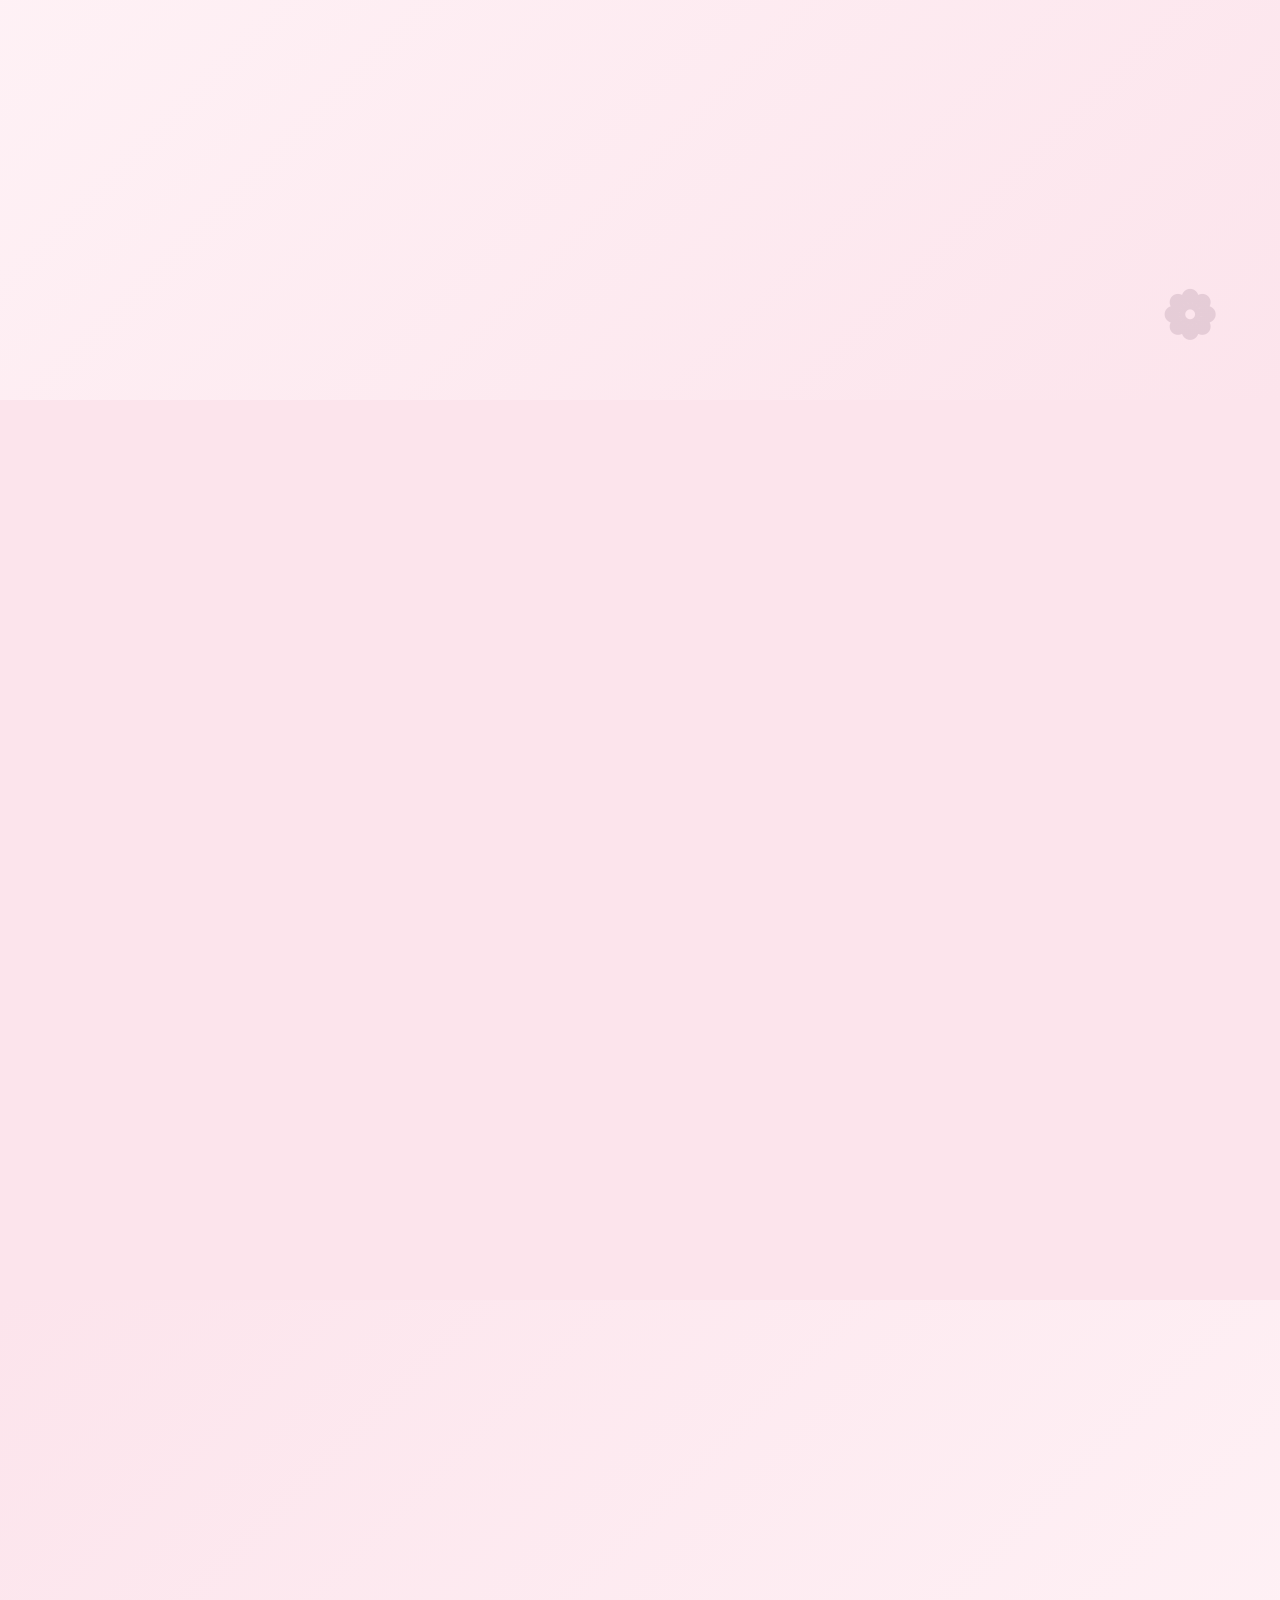
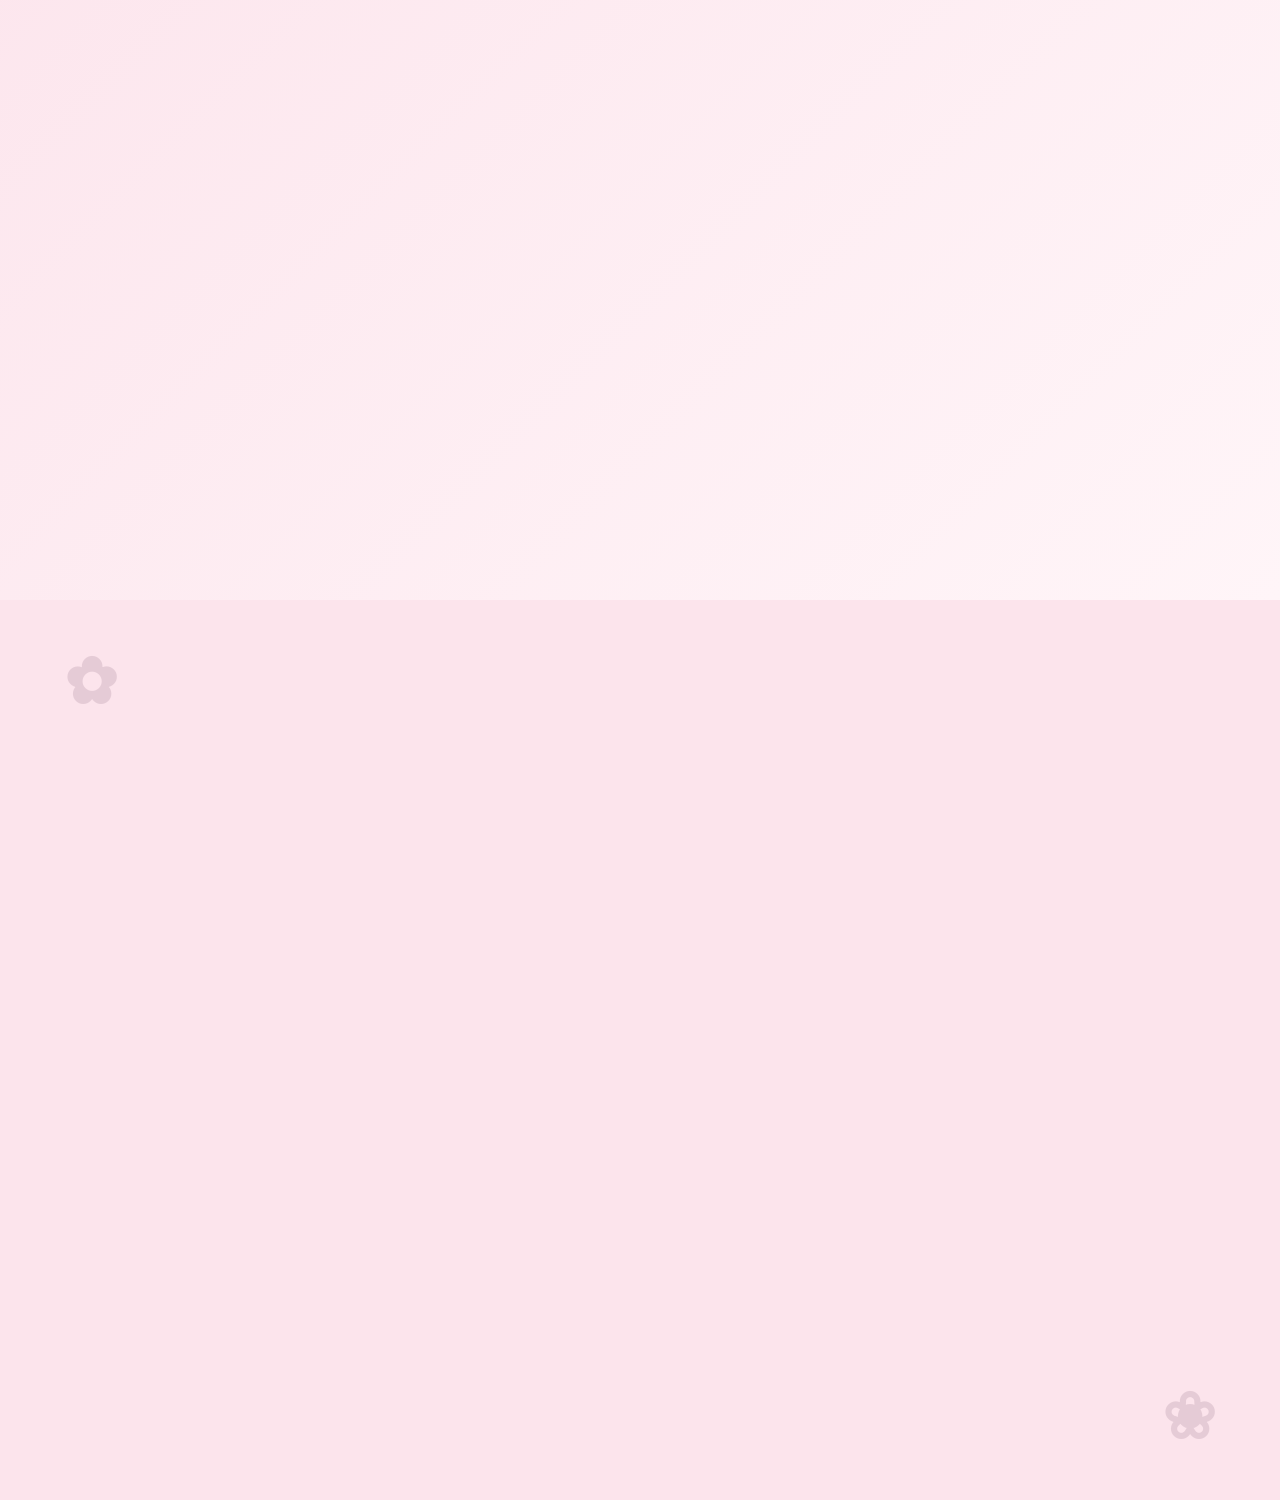
==== commit 3c75f84f: "Update 00-page.html" ====
--- a/00-page.html
+++ b/00-page.html
@@ -6,7 +6,7 @@
     <title>Javiita</title>
     <link href="https://fonts.googleapis.com/css2?family=Nunito:ital,wght@0,200..1000;1,200..1000&display=swap" rel="stylesheet">
     <link href="https://fonts.googleapis.com/css2?family=Grenze+Gotisch:wght@100..900&display=swap" rel="stylesheet">
-    <link rel="stylesheet" href="../Css/style.css">
+    <link rel="stylesheet" href="style.css">
 </head>
 <body>
 
@@ -346,4 +346,4 @@
     <!-- Script de navegación -->
     <script src="../Js/script.js"></script>
 </body>
-</html>+</html>
--- a/style.css
+++ b/style.css
@@ -0,0 +1,1124 @@
+/* === Variables === */
+:root {
+    --pink-soft: #fce4ec;
+    --pink-mid: #f8bbd0;
+    --pink-deep: #e91e8c;
+    --pink-accent: #f06292;
+    --pink-dark: #c2185b;
+    --cream: #fff9f9;
+    --text-dark: #4a2040;
+    --text-mid: #7b4f6a;
+    --gold: #f9c74f;
+    --gold-soft: #fcdb8e;
+    --gold-dark: #f9c74f;
+    --title-size: 32px;
+    --font-size: 16px;
+}
+
+/* === Reset === */
+* { margin: 0; padding: 0; box-sizing: border-box; }
+
+html { scroll-behavior: smooth; user-select: none; }
+
+/* === Body === */
+body {
+    font-family: 'Playfair Display', serif;
+    background: var(--pink-soft);
+    font-size: var(--font-size);
+    color: var(--text-dark);
+    text-align: justify;
+}
+
+span{
+  font-weight: bolder;
+}
+
+/* === Navegación flotante desplegable === */
+.nav-float {
+    position: fixed;
+    top: 20px;
+    right: 20px;
+    z-index: 100;
+    display: flex;
+    flex-direction: column;
+    align-items: flex-end;
+}
+
+/* Botón hamburguesa (rayitas) */
+.nav-toggle {
+    width: 46px;
+    height: 46px;
+    border-radius: 50%;
+    background: white;
+    border: 1.5px solid var(--pink-mid);
+    box-shadow: 0 6px 20px rgba(233,30,140,0.18);
+    cursor: pointer;
+    display: flex;
+    flex-direction: column;
+    align-items: center;
+    justify-content: center;
+    gap: 4px;
+    transition: transform 0.25s, background 0.25s;
+    flex-shrink: 0;
+}
+
+.nav-toggle:hover {
+    transform: scale(1.08);
+    background: var(--pink-soft);
+}
+
+.nav-toggle-bar {
+    width: 20px;
+    height: 2.5px;
+    background: var(--pink-accent);
+    border-radius: 2px;
+    transition: transform 0.3s ease, opacity 0.3s ease;
+}
+
+/* Animación a X cuando el menú está abierto */
+.nav-toggle.open .nav-toggle-bar:nth-child(1) {
+    transform: translateY(6.5px) rotate(45deg);
+}
+.nav-toggle.open .nav-toggle-bar:nth-child(2) {
+    opacity: 0;
+}
+.nav-toggle.open .nav-toggle-bar:nth-child(3) {
+    transform: translateY(-6.5px) rotate(-45deg);
+}
+
+/* Panel desplegable */
+.nav-panel {
+    margin-top: 10px;
+    display: flex;
+    flex-direction: column;
+    align-items: center;
+    gap: 12px;
+    background: white;
+    border: 1.5px solid var(--pink-mid);
+    border-radius: 20px;
+    padding: 16px;
+    box-shadow: 0 10px 34px rgba(233,30,140,0.18);
+
+    max-height: 0;
+    opacity: 0;
+    transform: translateY(-8px);
+    overflow: hidden;
+    pointer-events: none;
+    transition: max-height 0.35s ease, opacity 0.25s ease, transform 0.3s ease, padding 0.35s ease;
+}
+
+.nav-panel.open {
+    max-height: 300px;
+    opacity: 1;
+    transform: translateY(0);
+    pointer-events: auto;
+}
+
+.nav-dots-row {
+    display: flex;
+    flex-direction: row;
+    flex-wrap: wrap;
+    justify-content: center;
+    gap: 10px;
+    max-width: 200px;
+}
+
+.nav-dot {
+    width: 16px;
+    height: 16px;
+    border-radius: 50%;
+    background: var(--pink-mid);
+    border: 2px solid var(--pink-accent);
+    cursor: pointer;
+    transition: all 0.25s;
+}
+
+.nav-dot.active {
+    background: var(--pink-accent);
+    transform: scale(1.3);
+}
+
+.nav-dot:hover {
+    background: var(--pink-deep);
+    transform: scale(1.35);
+    box-shadow: 0 0 0 4px rgba(233,30,140,0.15);
+}
+
+.nav-divider-h {
+    width: 100%;
+    height: 1.5px;
+    background: var(--pink-mid);
+}
+
+/* Botón a página externa */
+.nav-external {
+    display: flex;
+    align-items: center;
+    gap: 8px;
+    text-decoration: none;
+    padding: 4px 14px 4px 4px;
+    border-radius: 999px;
+    background: var(--pink-soft);
+    transition: background 0.25s, transform 0.2s;
+}
+
+.nav-external:hover {
+    background: var(--pink-mid);
+    transform: translateY(-1px);
+}
+
+.nav-external-icon {
+    width: 30px;
+    height: 30px;
+    border-radius: 50%;
+    background: var(--pink-accent);
+    display: flex;
+    align-items: center;
+    justify-content: center;
+    font-size: 1rem;
+    flex-shrink: 0;
+    overflow: hidden;
+}
+
+.nav-external-icon img {
+    width: 100%;
+    height: 100%;
+    object-fit: cover;
+}
+
+.nav-external-label {
+    font-family: 'Playfair Display', serif;
+    font-size: 0.8rem;
+    font-weight: 700;
+    color: var(--pink-dark);
+    white-space: nowrap;
+}
+
+/* Responsive */
+@media (max-width: 480px) {
+    .nav-float { top: 14px; right: 14px; }
+    .nav-toggle { width: 40px; height: 40px; }
+    .nav-panel { padding: 12px; }
+}
+
+.nav-mute {
+    width: 34px;
+    height: 34px;
+    border-radius: 50%;
+    background: var(--pink-soft);
+    border: none;
+    font-size: 1rem;
+    cursor: pointer;
+    transition: background 0.25s, transform 0.2s;
+}
+
+.nav-mute:hover {
+    background: var(--pink-mid);
+    transform: scale(1.08);
+}
+
+/* === Sections === */
+section {
+    min-height: 100vh;
+    display: flex;
+    align-items: center;
+    justify-content: center;
+    flex-direction: column; /* o row, según tu layout */
+    padding: 50px 25px;
+    overflow: hidden; /* evita scroll horizontal */
+}
+
+.section--body {
+    border: 3px solid var(--text-mid);
+    border-radius: 20px;
+    padding: 15px;
+    background: var(--pink-mid);
+}
+
+/* === Card === */
+.card-box {
+    width: min(80%, 700px)
+}
+
+.card-box h2{
+    text-align: center;
+}
+
+.card-box p{
+    margin: 20px;;
+}
+
+.card-page {
+    background: var(--cream);
+    border: 2px solid var(--pink-mid);
+    border-radius: 16px;
+    padding: 30px;
+}
+
+.scroll-hint{
+    position: absolute; bottom: 20px;
+    left: 50%; transform: translateX(-50%);
+    font-size: 20px; color: var(--pink-accent);
+    animation: bounce 2s infinite;
+    letter-spacing: 1px;
+}
+
+.cover-deco{
+    position: absolute;
+    font-size: 4rem;
+    opacity: 0.12;
+    animation: spin 20s linear infinite;
+}
+
+@keyframes spin { to { transform: rotate(360deg); } }
+.cover-deco.tl { top: 5%; left: 5%; }
+.cover-deco.tr { top: 5%; right: 5%; }
+.cover-deco.bl { bottom: 5%; left: 5%; }
+.cover-deco.br { bottom: 5%; right: 5%; }
+
+
+/* ── SECTION 2: CALENDARIO ── */
+.section--second {
+  background: linear-gradient(135deg, #fff5f8, #fce4ec);
+  flex-direction: column; text-align: center;
+  position: relative;
+}
+
+.section-title {
+  font-family: 'Dancing Script', cursive;
+  font-size: clamp(2.5rem, 6vw, 4rem);
+  color: var(--text-dark);
+  margin-bottom: 0.5rem;
+}
+.section-sub {
+  font-style: italic;
+  color: var(--text-mid);
+  margin-bottom: 2.5rem;
+  font-size: 1rem;
+}
+
+.calendar-wrap {
+  background: white;
+  border-radius: 2rem;
+  padding: 2rem 2.5rem;
+  box-shadow: 0 8px 40px rgba(233,30,140,0.1), 0 2px 8px rgba(0,0,0,0.04);
+  max-width: 400px;
+  width: 100%;
+  position: relative;
+}
+.calendar-wrap::before {
+  content: '🎀';
+  position: absolute; top: -1.2rem; right: 1.5rem;
+  font-size: 2rem;
+}
+
+.cal-month {
+  font-family: 'Dancing Script', cursive;
+  font-size: 2.2rem;
+  color: var(--text-dark);
+  margin-bottom: 1rem;
+}
+
+.cal-grid {
+  display: grid;
+  grid-template-columns: repeat(7, 1fr);
+  gap: 0.3rem;
+  text-align: center;
+}
+
+.cal-header {
+  font-size: 0.7rem;
+  font-weight: 700;
+  color: white;
+  background: var(--pink-accent);
+  border-radius: 0.4rem;
+  padding: 0.3rem 0;
+  letter-spacing: 0.05em;
+}
+
+.cal-day {
+  font-size: 0.85rem;
+  color: var(--text-mid);
+  padding: 0.5rem 0.2rem;
+  border-radius: 0.5rem;
+  cursor: default;
+  transition: all 0.2s;
+  font-weight: 500;
+}
+.cal-day:hover { background: var(--pink-soft); }
+.cal-day.empty { color: transparent; }
+.cal-day.special {
+  background: var(--pink-deep);
+  color: white;
+  font-weight: 700;
+  border-radius: 50%;
+  position: relative;
+  animation: pulseHeart 2s infinite;
+  box-shadow: 0 0 0 4px var(--pink-mid);
+}
+@keyframes pulseHeart {
+  0%,100% { box-shadow: 0 0 0 4px var(--pink-mid); }
+  50% { box-shadow: 0 0 0 8px rgba(233,30,140,0.15); }
+}
+
+.cal-note {
+  margin-top: 1.2rem;
+  font-size: 0.85rem;
+  color: var(--text-mid);
+  font-style: italic;
+}
+.cal-note strong { color: var(--pink-deep); }
+
+.time-bubble {
+  display: inline-block;
+  margin-top: 1rem;
+  background: var(--pink-soft);
+  border-radius: 999px;
+  padding: 0.4rem 1.2rem;
+  font-size: 0.8rem;
+  color: var(--pink-dark);
+  font-weight: 700;
+  border: 1.5px solid var(--pink-mid);
+}
+
+/* === Layout: calendario + contador lado a lado === */
+.s2-layout {
+  display: flex;
+  flex-wrap: wrap;
+  gap: 1.6rem;
+  justify-content: center;
+  align-items: flex-start;
+  max-width: 860px;
+  width: 100%;
+}
+
+.s2-layout .calendar-wrap,
+.s2-layout .counter-wrap {
+  max-width: 380px;
+}
+
+/* === Contador desde que la conocí === */
+.counter-wrap {
+  background: white;
+  border-radius: 2rem;
+  padding: 2rem 1.8rem;
+  box-shadow: 0 8px 40px rgba(233,30,140,0.1), 0 2px 8px rgba(0,0,0,0.04);
+  width: 100%;
+  position: relative;
+}
+.counter-wrap::before {
+  content: '⏳';
+  position: absolute; top: -1.2rem; left: 1.5rem;
+  font-size: 2rem;
+  animation: gentleSway 3.5s ease-in-out infinite;
+}
+
+.counter-title {
+  font-family: 'Dancing Script', cursive;
+  font-size: 1.6rem;
+  color: var(--text-dark);
+  margin-bottom: 1.2rem;
+  text-align: center;
+}
+
+.counter-grid {
+  display: grid;
+  grid-template-columns: repeat(4, 1fr);
+  gap: 0.5rem;
+}
+
+.counter-unit {
+  display: flex;
+  flex-direction: column;
+  align-items: center;
+  justify-content: center;
+  background: var(--pink-soft);
+  border-radius: 0.8rem;
+  padding: 0.6rem 0.2rem;
+}
+
+.counter-unit--ms {
+  grid-column: span 4;
+  background: var(--pink-mid);
+  flex-direction: row;
+  gap: 0.5rem;
+  padding: 0.5rem;
+}
+
+.counter-num {
+  font-size: 1.25rem;
+  font-weight: 800;
+  color: var(--pink-dark);
+  font-variant-numeric: tabular-nums;
+  line-height: 1.1;
+}
+
+.counter-unit--ms .counter-num {
+  font-size: 1.4rem;
+  color: var(--pink-deep);
+}
+
+.counter-label {
+  font-size: 0.62rem;
+  text-transform: uppercase;
+  letter-spacing: 0.05em;
+  color: var(--text-mid);
+  margin-top: 0.15rem;
+}
+
+.counter-unit--ms .counter-label {
+  margin-top: 0;
+}
+
+.counter-note {
+  margin-top: 1.2rem;
+  font-size: 0.85rem;
+  color: var(--text-mid);
+  font-style: italic;
+  text-align: center;
+}
+.counter-note strong { color: var(--pink-deep); }
+
+@media (max-width: 380px) {
+  .counter-grid { grid-template-columns: repeat(3, 1fr); }
+  .counter-unit--ms { grid-column: span 3; }
+}
+
+
+/* == Sección 2 - Por qué te amo? ==*/
+/* === Card === */
+.card-box {
+    width: min(80%, 700px)
+}
+
+.card-box h2{
+    text-align: center;
+}
+
+.card-box p{
+    margin: 20px;;
+}
+
+.card-page {
+    background: var(--cream);
+    border: 2px solid var(--pink-mid);
+    border-radius: 16px;
+    padding: 30px;
+}
+
+
+
+/* === Mini Reproductor === */
+.music-player {
+  position: fixed;
+  bottom: 20px;
+  left: 20px;
+  z-index: 200;
+  display: flex;
+  flex-direction: row-reverse;
+  align-items: flex-end;
+  gap: 10px;
+}
+
+.player-toggle {
+  width: 45px;
+  height: 45px;
+  border-radius: 50%;
+  background: var(--pink-deep);
+  border: none;
+  font-size: 1.2rem;
+  cursor: pointer;
+  box-shadow: 0 4px 15px rgba(233,30,140,0.3);
+  transition: transform 0.2s;
+  flex-shrink: 0;
+}
+.player-toggle:hover { transform: scale(1.1); }
+
+.player-body {
+  background: white;
+  border-radius: 16px;
+  padding: 14px 16px;
+  box-shadow: 0 8px 30px rgba(233,30,140,0.15);
+  border: 2px solid var(--pink-mid);
+  display: flex;
+  flex-direction: column;
+  gap: 10px;
+  width: 260px;
+
+  overflow: hidden;
+  max-height: 400px;
+  opacity: 1;
+  transition: max-height 0.4s ease, opacity 0.3s ease, padding 0.3s ease;
+}
+.player-body.hidden {
+  max-height: 0;
+  opacity: 0;
+  padding: 0;
+}
+
+/* Subtítulos */
+.lyrics-box {
+  background: var(--pink-soft);
+  border-radius: 10px;
+  padding: 8px 12px;
+  min-height: 40px;
+  display: flex;
+  align-items: center;
+  justify-content: center;
+  text-align: center;
+}
+#lyricsLine {
+  font-size: 0.8rem;
+  color: var(--pink-dark);
+  font-style: italic;
+  font-weight: 600;
+  transition: opacity 0.3s;
+}
+
+/* Info */
+.player-song { display: flex; flex-direction: column; gap: 2px; }
+.song-title {
+  font-size: 0.85rem;
+  font-weight: 700;
+  color: var(--text-dark);
+  white-space: nowrap;
+  overflow: hidden;
+  text-overflow: ellipsis;
+}
+.song-artist { font-size: 0.75rem; color: var(--text-mid); font-style: italic; }
+
+/* Progreso */
+.progress-wrap {
+  display: flex;
+  align-items: center;
+  gap: 6px;
+}
+.progress-wrap span {
+  font-size: 0.7rem;
+  color: var(--text-mid);
+  min-width: 28px;
+}
+.progress-wrap input[type=range] {
+  flex: 1;
+  accent-color: var(--pink-deep);
+  cursor: pointer;
+  height: 4px;
+}
+
+/* Bottom row: controles + volumen */
+.bottom-row {
+  display: flex;
+  align-items: center;
+  justify-content: space-between;
+  gap: 8px;
+}
+
+.player-controls {
+  display: flex;
+  gap: 8px;
+}
+.player-controls button {
+  background: var(--pink-soft);
+  border: none;
+  border-radius: 50%;
+  width: 50px;
+  height: 50px;
+  cursor: pointer;
+  font-size: 0.85rem;
+  transition: background 0.2s;
+}
+.player-controls button:hover { background: var(--pink-mid); }
+
+/* Volumen vertical */
+.volume-wrap {
+  display: flex;
+  flex-direction: column;
+  align-items: center;
+  gap: 4px;
+}
+.vol-icon { font-size: 0.75rem; }
+
+.volume-vertical {
+  writing-mode: vertical-lr;
+  direction: rtl;
+  appearance: slider-vertical;
+  -webkit-appearance: slider-vertical;
+  width: 6px;
+  height: 70px;
+  accent-color: var(--pink-deep);
+  cursor: pointer;
+}
+/* ══════════════════════════════════════ */
+/* ── SECCIÓN 3: COSAS QUE AMO DE TI ── */
+/* ══════════════════════════════════════ */
+.section--third {
+  flex-direction: column;
+  text-align: center;
+  position: relative;
+}
+
+.section--third .section-title,
+.section--third .section-sub,
+.section--third .deck-wrap {
+  position: relative;
+  z-index: 1;
+}
+
+/* ══════════════════════════════════════ */
+/* ── SECCIÓN 4: POEMAS ── */
+/* ══════════════════════════════════════ */
+.section--fourth {
+  flex-direction: column;
+  text-align: center;
+  background: linear-gradient(135deg, #fff5f8, #fce4ec);
+  position: relative;
+}
+
+.poem-wrap {
+  background: var(--cream);
+  border: 2px solid var(--pink-mid);
+  border-radius: 20px;
+  padding: 2.2rem 2rem;
+  max-width: 480px;
+  width: 100%;
+  position: relative;
+}
+
+.poem-index {
+  font-size: 0.75rem;
+  color: var(--text-mid);
+  letter-spacing: 0.1em;
+  margin-bottom: 0.5rem;
+}
+
+.poem-title {
+  font-family: 'Dancing Script', cursive;
+  font-size: 1.8rem;
+  color: var(--pink-dark);
+  margin-bottom: 1rem;
+}
+
+.poem-text {
+  font-size: 1rem;
+  line-height: 2;
+  color: var(--text-dark);
+  font-style: italic;
+  text-align: center;
+}
+
+.poem-nav {
+  display: flex;
+  justify-content: center;
+  gap: 1.5rem;
+  margin-top: 1.5rem;
+}
+.poem-nav button {
+  background: var(--pink-soft);
+  border: none;
+  border-radius: 50%;
+  width: 38px;
+  height: 38px;
+  font-size: 1.1rem;
+  cursor: pointer;
+  color: var(--pink-dark);
+  transition: background 0.2s;
+}
+.poem-nav button:hover { background: var(--pink-mid); }
+
+/* ══════════════════════════════════════ */
+/* ── SECCIÓN 5: NUESTRA HISTORIA (capítulos) ── */
+/* ══════════════════════════════════════ */
+.section--fifth {
+  flex-direction: column;
+  text-align: center;
+  position: relative;
+}
+
+.story-layout {
+  display: flex;
+  gap: 1.5rem;
+  max-width: 640px;
+  width: 100%;
+  text-align: left;
+  background: var(--cream);
+  border: 2px solid var(--pink-mid);
+  border-radius: 18px;
+  overflow: hidden;
+  min-height: 360px;
+}
+
+.story-menu {
+  flex: 0 0 150px;
+  background: var(--pink-soft);
+  padding: 1rem 0.6rem;
+  display: flex;
+  flex-direction: column;
+  gap: 0.4rem;
+  max-height: 420px;
+  overflow-y: auto;
+}
+
+.story-menu-item {
+  background: transparent;
+  border: none;
+  text-align: left;
+  padding: 0.55rem 0.7rem;
+  border-radius: 10px;
+  font-size: 0.8rem;
+  color: var(--text-mid);
+  cursor: pointer;
+  transition: background 0.2s, color 0.2s;
+  font-weight: 600;
+}
+.story-menu-item:hover {
+  background: var(--pink-mid);
+}
+.story-menu-item.active {
+  background: var(--pink-deep);
+  color: white;
+}
+
+.story-viewer {
+  flex: 1;
+  padding: 1.8rem 1.6rem;
+  display: flex;
+  flex-direction: column;
+}
+
+.story-chapter {
+  font-size: 0.7rem;
+  text-transform: uppercase;
+  letter-spacing: 0.1em;
+  color: var(--pink-accent);
+  font-weight: 700;
+}
+.story-date {
+  font-size: 0.75rem;
+  color: var(--text-mid);
+  font-style: italic;
+  margin-left: 0.5rem;
+}
+
+.story-title {
+  font-family: 'Dancing Script', cursive;
+  font-size: 1.6rem;
+  color: var(--pink-dark);
+  margin: 0.4rem 0 0.8rem;
+}
+
+.story-text {
+  font-size: 0.9rem;
+  line-height: 1.7;
+  color: var(--text-dark);
+  flex: 1;
+}
+
+.story-nav {
+  display: flex;
+  justify-content: space-between;
+  margin-top: 1.2rem;
+}
+.story-nav button {
+  background: var(--pink-soft);
+  border: none;
+  border-radius: 999px;
+  padding: 0.5rem 1rem;
+  font-size: 0.8rem;
+  font-weight: 600;
+  color: var(--pink-dark);
+  cursor: pointer;
+  transition: background 0.2s;
+}
+.story-nav button:hover { background: var(--pink-mid); }
+
+@media (max-width: 560px) {
+  .story-layout { flex-direction: column; }
+  .story-menu {
+    flex-direction: row;
+    flex: none;
+    max-height: none;
+    overflow-x: auto;
+    overflow-y: visible;
+  }
+  .story-menu-item { flex: 0 0 auto; white-space: nowrap; }
+}
+
+/* ══════════════════════════════════════ */
+/* ── SECCIÓN 6: POR QUÉ ERES ÚNICA ── */
+/* ══════════════════════════════════════ */
+.section--sixth {
+  flex-direction: column;
+  text-align: center;
+  background: linear-gradient(135deg, #fce4ec, #fff5f8);
+  position: relative;
+}
+
+.section--sixth .section-title,
+.section--sixth .section-sub,
+.section--sixth .deck-wrap {
+  position: relative;
+  z-index: 1;
+}
+
+/* ══════════════════════════════════════ */
+/* ── Mazo de tarjetas (usado en sección 3 y 6) ── */
+/* ══════════════════════════════════════ */
+.deck-wrap {
+  max-width: 420px;
+  width: 100%;
+}
+
+.deck-count {
+  font-size: 0.75rem;
+  color: var(--text-mid);
+  letter-spacing: 0.08em;
+  margin-bottom: 0.6rem;
+}
+
+.deck-card {
+  background: var(--cream);
+  border: 2px solid var(--pink-mid);
+  border-radius: 20px;
+  padding: 2.4rem 1.8rem;
+  min-height: 140px;
+  display: flex;
+  align-items: center;
+  justify-content: center;
+  font-size: 1.05rem;
+  line-height: 1.6;
+  color: var(--text-dark);
+  font-style: italic;
+  transition: opacity 0.2s ease, transform 0.2s ease;
+  box-shadow: 0 8px 25px rgba(233,30,140,0.08);
+}
+.deck-wrap--alt .deck-card { background: white; }
+
+.deck-card.flip {
+  opacity: 0;
+  transform: scale(0.97);
+}
+
+.deck-actions {
+  display: flex;
+  justify-content: center;
+  gap: 0.8rem;
+  margin-top: 1.2rem;
+}
+
+.deck-btn {
+  border: none;
+  border-radius: 999px;
+  padding: 0.65rem 1.4rem;
+  font-size: 0.85rem;
+  font-weight: 700;
+  cursor: pointer;
+  transition: transform 0.15s ease, background 0.2s ease;
+}
+.deck-btn:hover { transform: translateY(-2px); }
+
+.deck-btn--main {
+  background: var(--pink-deep);
+  color: white;
+}
+.deck-btn--ghost {
+  background: transparent;
+  color: var(--pink-dark);
+  border: 1.5px solid var(--pink-mid);
+}
+
+.deck-list {
+  margin-top: 1.2rem;
+  max-height: 320px;
+  overflow-y: auto;
+  background: white;
+  border: 1.5px solid var(--pink-mid);
+  border-radius: 14px;
+  padding: 0.6rem 1rem;
+  text-align: left;
+}
+.deck-list.hidden { display: none; }
+.deck-list-item {
+  font-size: 0.85rem;
+  color: var(--text-mid);
+  padding: 0.5rem 0;
+  border-bottom: 1px dashed var(--pink-mid);
+}
+.deck-list-item:last-child { border-bottom: none; }
+.deck-list-item::before {
+  content: attr(data-n) ". ";
+  color: var(--pink-accent);
+  font-weight: 700;
+}
+
+/* ══════════════════════════════════════ */
+/* ── SECCIÓN 7: PARA TI (dedicatoria) ── */
+/* ══════════════════════════════════════ */
+.section--seventh {
+  flex-direction: column;
+  text-align: center;
+  position: relative;
+}
+
+.dedication-wrap {
+  background: var(--cream);
+  border: 2px solid var(--pink-mid);
+  border-radius: 20px;
+  padding: 2.2rem 2rem;
+  max-width: 460px;
+  width: 100%;
+  display: flex;
+  flex-direction: column;
+  gap: 1rem;
+}
+
+.dedication-item {
+  display: flex;
+  flex-direction: column;
+  gap: 0.2rem;
+  padding-bottom: 0.8rem;
+  border-bottom: 1px dashed var(--pink-mid);
+}
+.dedication-item:last-of-type { border-bottom: none; }
+
+.dedication-label {
+  font-size: 0.7rem;
+  text-transform: uppercase;
+  letter-spacing: 0.1em;
+  color: var(--pink-accent);
+  font-weight: 700;
+}
+
+.dedication-value {
+  font-size: 1.05rem;
+  color: var(--text-dark);
+  font-weight: 600;
+}
+
+.dedication-note {
+  margin-top: 0.8rem;
+  font-style: italic;
+  color: var(--text-mid);
+  font-size: 0.9rem;
+}
+
+/* ══════════════════════════════════════ */
+/* ── Animaciones de aparición al hacer scroll (reveal) ── */
+/* ══════════════════════════════════════ */
+.reveal {
+  opacity: 0;
+  transform: translateY(20px);
+  transition: opacity 0.6s ease, transform 0.6s ease;
+}
+.reveal.visible {
+  opacity: 1;
+  transform: translateY(0);
+}
+.reveal-delay-1.visible { transition-delay: 0.1s; }
+.reveal-delay-2.visible { transition-delay: 0.2s; }
+
+/* Transición un poco más suave para el reveal general */
+.reveal {
+  transition: opacity 0.8s cubic-bezier(0.22, 0.9, 0.32, 1), transform 0.8s cubic-bezier(0.22, 0.9, 0.32, 1);
+}
+
+/* ══════════════════════════════════════ */
+/* ── Fondo flotante (secciones 3 y 6) ── */
+/* ══════════════════════════════════════ */
+.floating-bg {
+  position: absolute;
+  inset: 0;
+  overflow: hidden;
+  pointer-events: none;
+  z-index: 0;
+}
+
+.float-item {
+  position: absolute;
+  bottom: -12%;
+  display: inline-block;
+  color: var(--pink-accent);
+  opacity: 0;
+  filter: drop-shadow(0 2px 6px rgba(233,30,140,0.15));
+  animation-name: floatUp;
+  animation-timing-function: ease-in-out;
+  animation-iteration-count: infinite;
+  will-change: transform, opacity;
+}
+
+.float-word {
+  position: absolute;
+  bottom: -12%;
+  white-space: nowrap;
+  opacity: 0;
+  animation-name: floatUp;
+  animation-timing-function: ease-in-out;
+  animation-iteration-count: infinite;
+}
+
+@keyframes floatUp {
+  0%   { transform: translateY(0) translateX(0) rotate(0deg); opacity: 0; }
+  10%  { opacity: 0.65; }
+  50%  { transform: translateY(-55vh) translateX(18px) rotate(180deg); opacity: 1; }
+  90%  { opacity: 0.3; }
+  100% { transform: translateY(-115vh) translateX(-14px) rotate(360deg); opacity: 0; }
+}
+
+/* Variación de posición, tamaño, duración y retraso para cada pétalo */
+.float-item:nth-child(1)  { left: 4%;  font-size: 2.6rem; animation-duration: 15s; animation-delay: 0s; }
+.float-item:nth-child(2)  { left: 14%; font-size: 1.8rem; animation-duration: 19s; animation-delay: 2s;  color: var(--gold); }
+.float-item:nth-child(3)  { left: 24%; font-size: 2.2rem; animation-duration: 13s; animation-delay: 4.5s; }
+.float-item:nth-child(4)  { left: 36%; font-size: 1.6rem; animation-duration: 21s; animation-delay: 1s; }
+.float-item:nth-child(5)  { left: 50%; font-size: 2.4rem; animation-duration: 17s; animation-delay: 6s;  color: var(--pink-dark); }
+.float-item:nth-child(6)  { left: 62%; font-size: 1.9rem; animation-duration: 14s; animation-delay: 3s; }
+.float-item:nth-child(7)  { left: 74%; font-size: 2.3rem; animation-duration: 20s; animation-delay: 5.5s; color: var(--gold-soft); }
+.float-item:nth-child(8)  { left: 84%; font-size: 1.7rem; animation-duration: 16s; animation-delay: 0.5s; }
+.float-item:nth-child(9)  { left: 92%; font-size: 2rem;   animation-duration: 18s; animation-delay: 2.5s; }
+.float-item:nth-child(10) { left: 46%; font-size: 1.5rem; animation-duration: 22s; animation-delay: 3.8s; color: var(--pink-dark); }
+
+/* Paleta dorada para la sección "Por qué eres única" */
+.floating-bg--gold .float-item { color: var(--gold-dark); }
+.floating-bg--gold .float-item:nth-child(5),
+.floating-bg--gold .float-item:nth-child(10) { color: var(--pink-accent); }
+
+/* ══════════════════════════════════════ */
+/* ── Interacciones suaves extra (hover) ── */
+/* ══════════════════════════════════════ */
+.deck-card,
+.poem-wrap,
+.calendar-wrap,
+.story-layout,
+.dedication-wrap,
+.card-page {
+  transition: transform 0.35s cubic-bezier(0.22, 0.9, 0.32, 1), box-shadow 0.35s ease;
+}
+
+.deck-card:hover {
+  transform: translateY(-4px);
+  box-shadow: 0 14px 34px rgba(233,30,140,0.14);
+}
+
+.calendar-wrap:hover,
+.poem-wrap:hover,
+.dedication-wrap:hover {
+  transform: translateY(-3px);
+  box-shadow: 0 12px 36px rgba(233,30,140,0.12);
+}
+
+.calendar-wrap::before {
+  animation: gentleSway 3.5s ease-in-out infinite;
+}
+
+@keyframes gentleSway {
+  0%, 100% { transform: rotate(-6deg); }
+  50%      { transform: rotate(6deg); }
+}
+
+/* Suaviza el spin de las decoraciones de esquina para que respiren un poco */
+.cover-deco {
+  animation: spin 24s linear infinite, breathe 6s ease-in-out infinite;
+}
+
+@keyframes breathe {
+  0%, 100% { opacity: 0.1; }
+  50%      { opacity: 0.18; }
+}
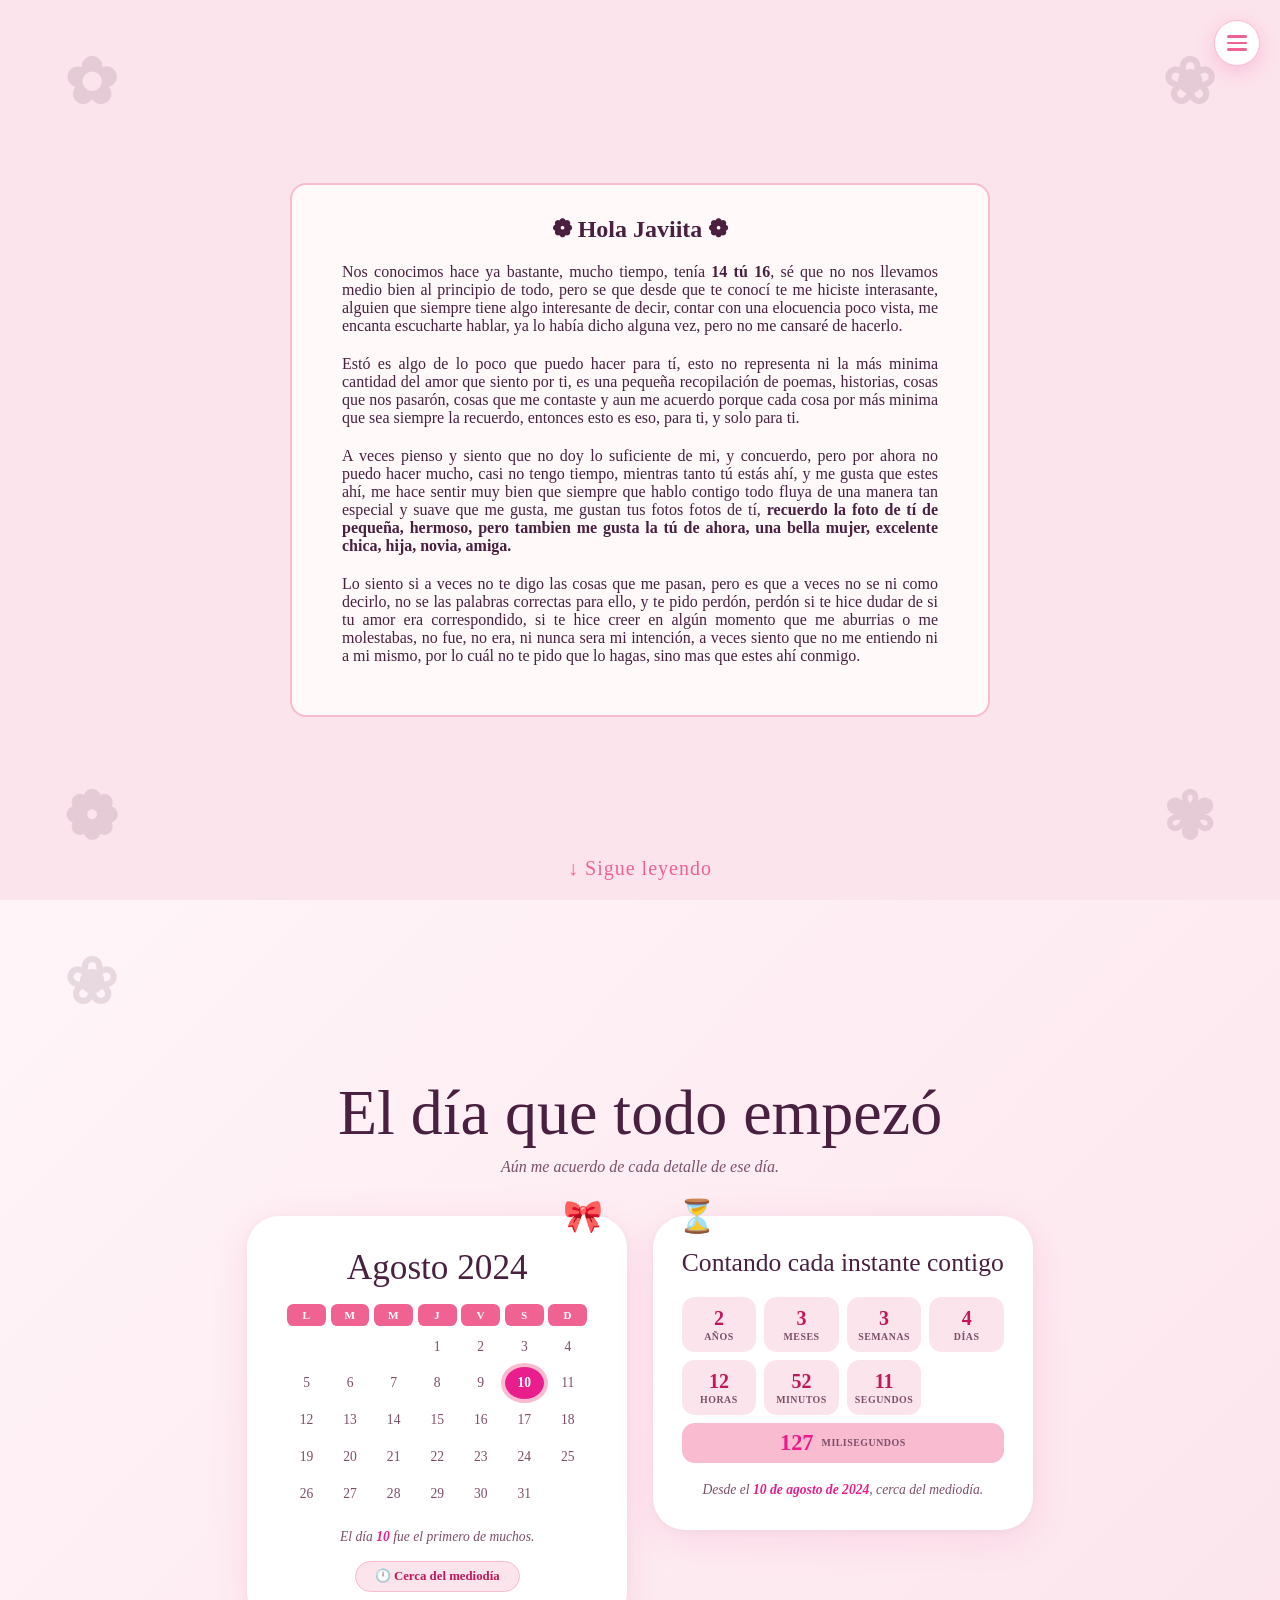
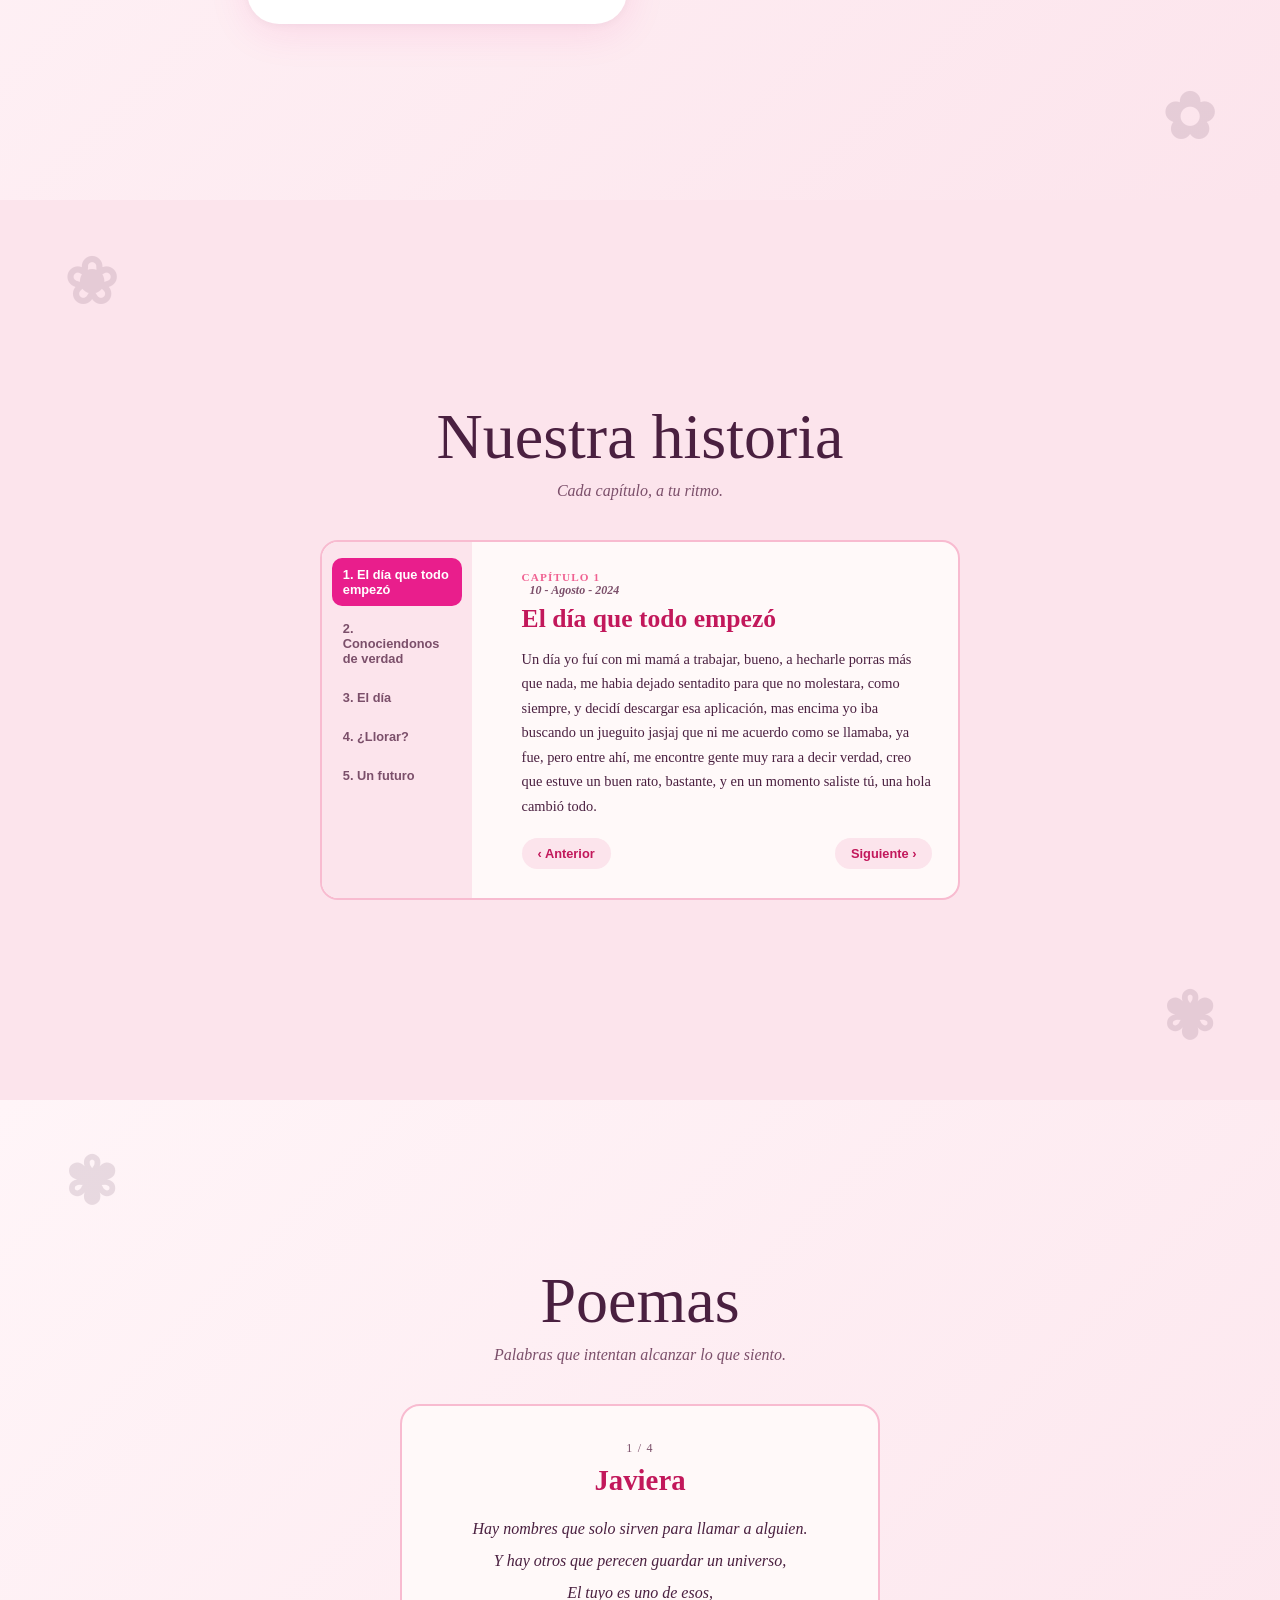
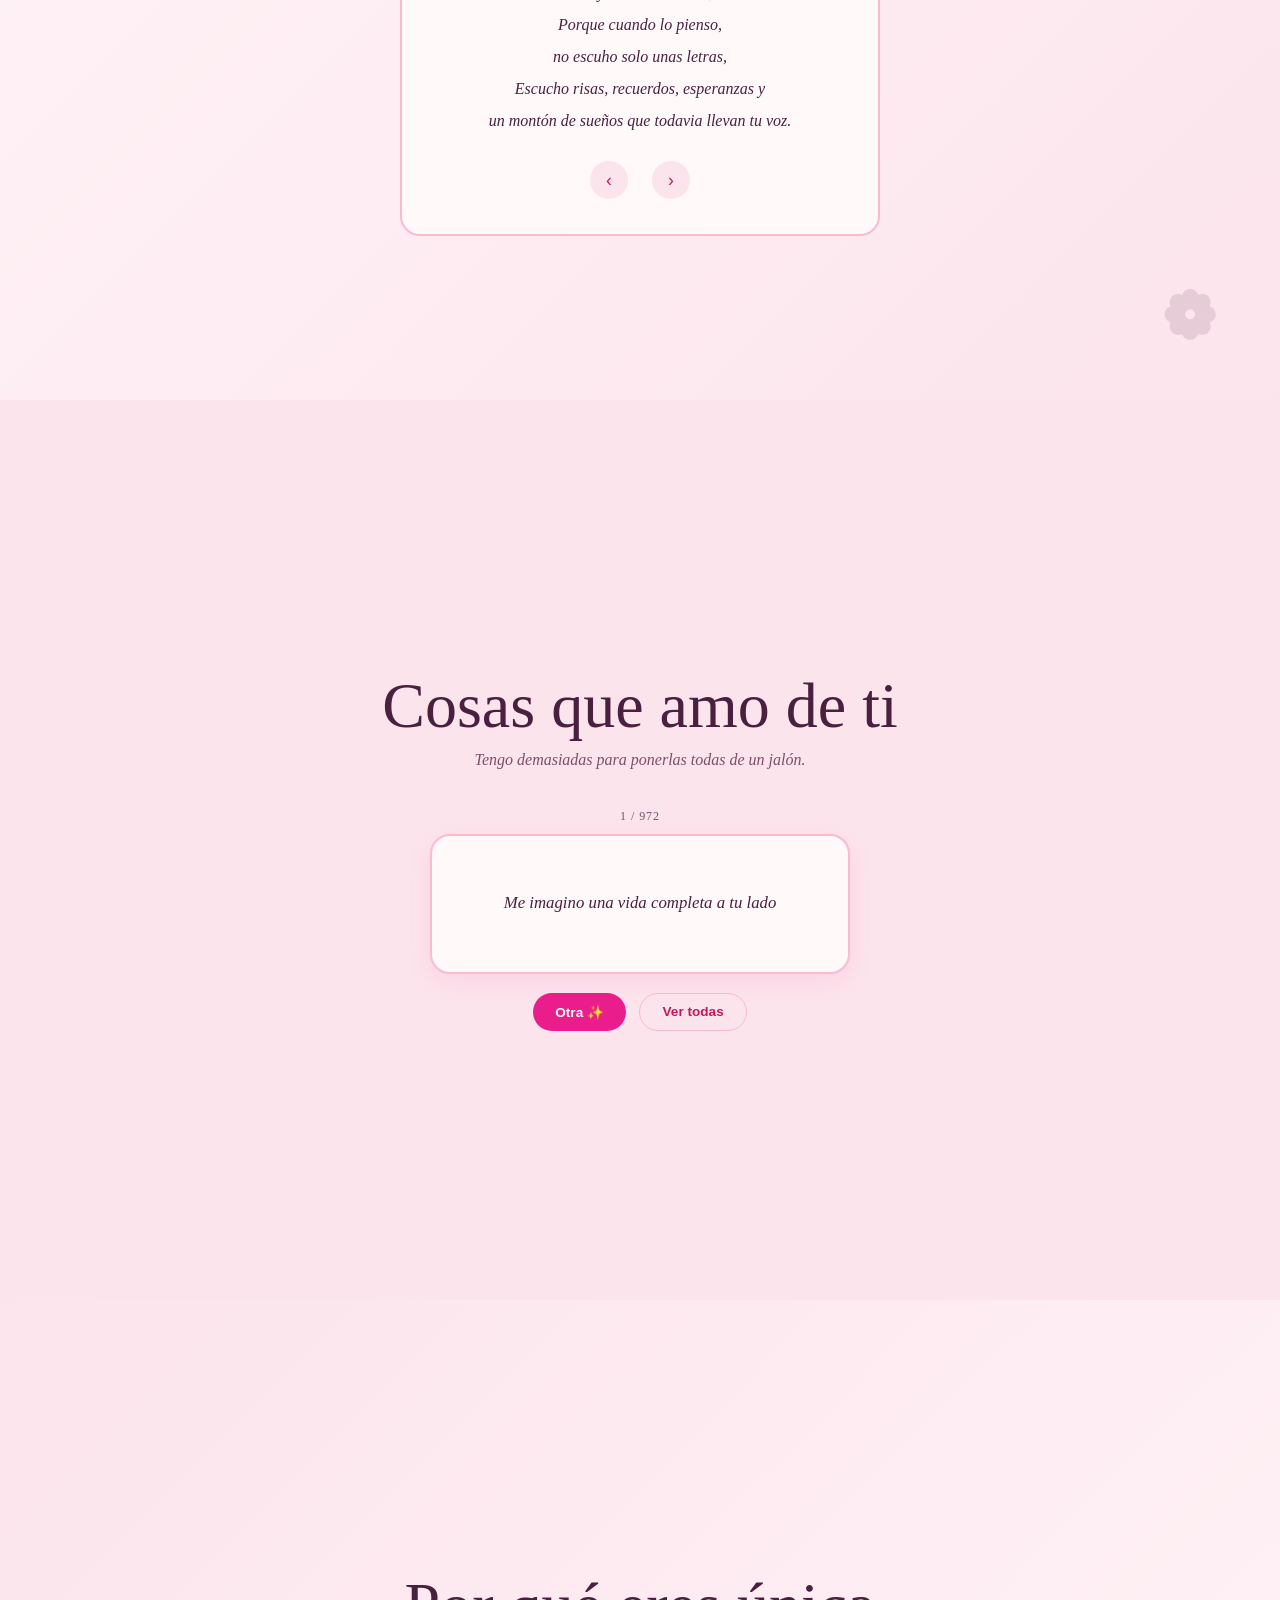
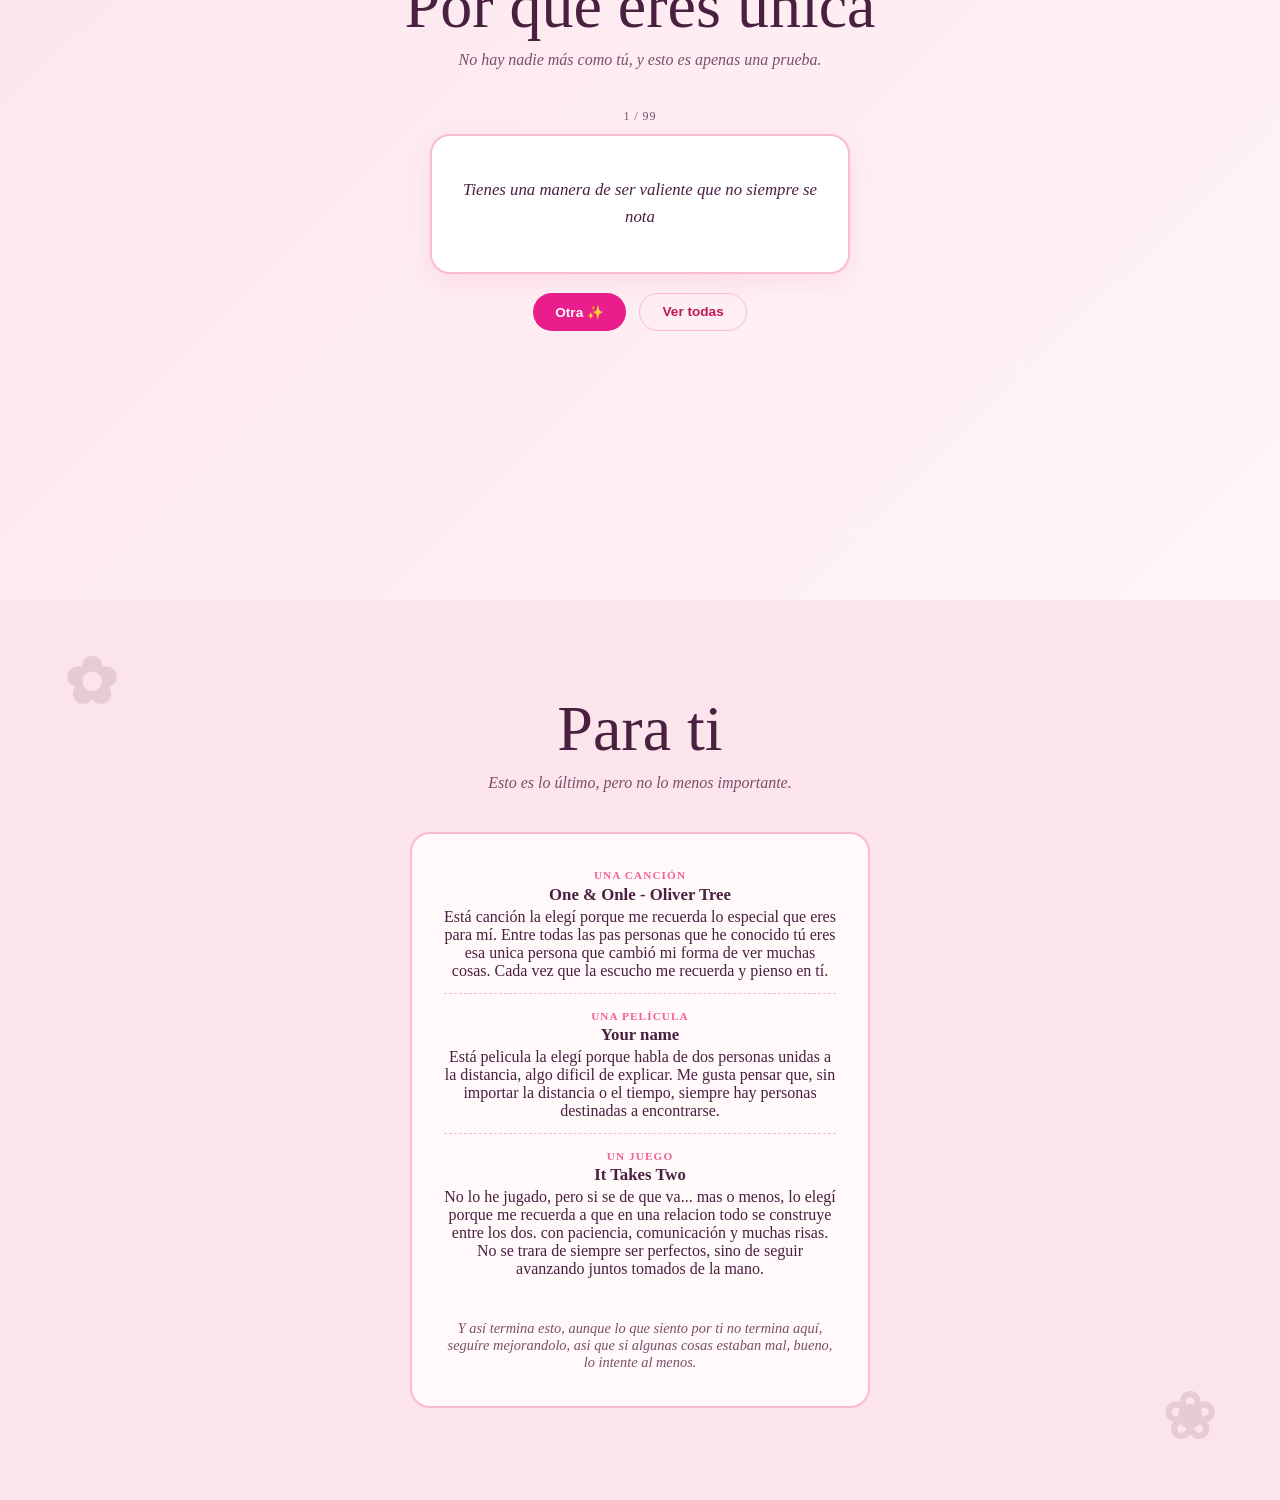
==== commit 8fd6da78: "Update print statement from 'Hello' to 'Goodbye'" ====
--- a/00-page.html
+++ b/00-page.html
@@ -344,6 +344,6 @@
 
     
     <!-- Script de navegación -->
-    <script src="../Js/script.js"></script>
+    <script src="script.js"></script>
 </body>
 </html>
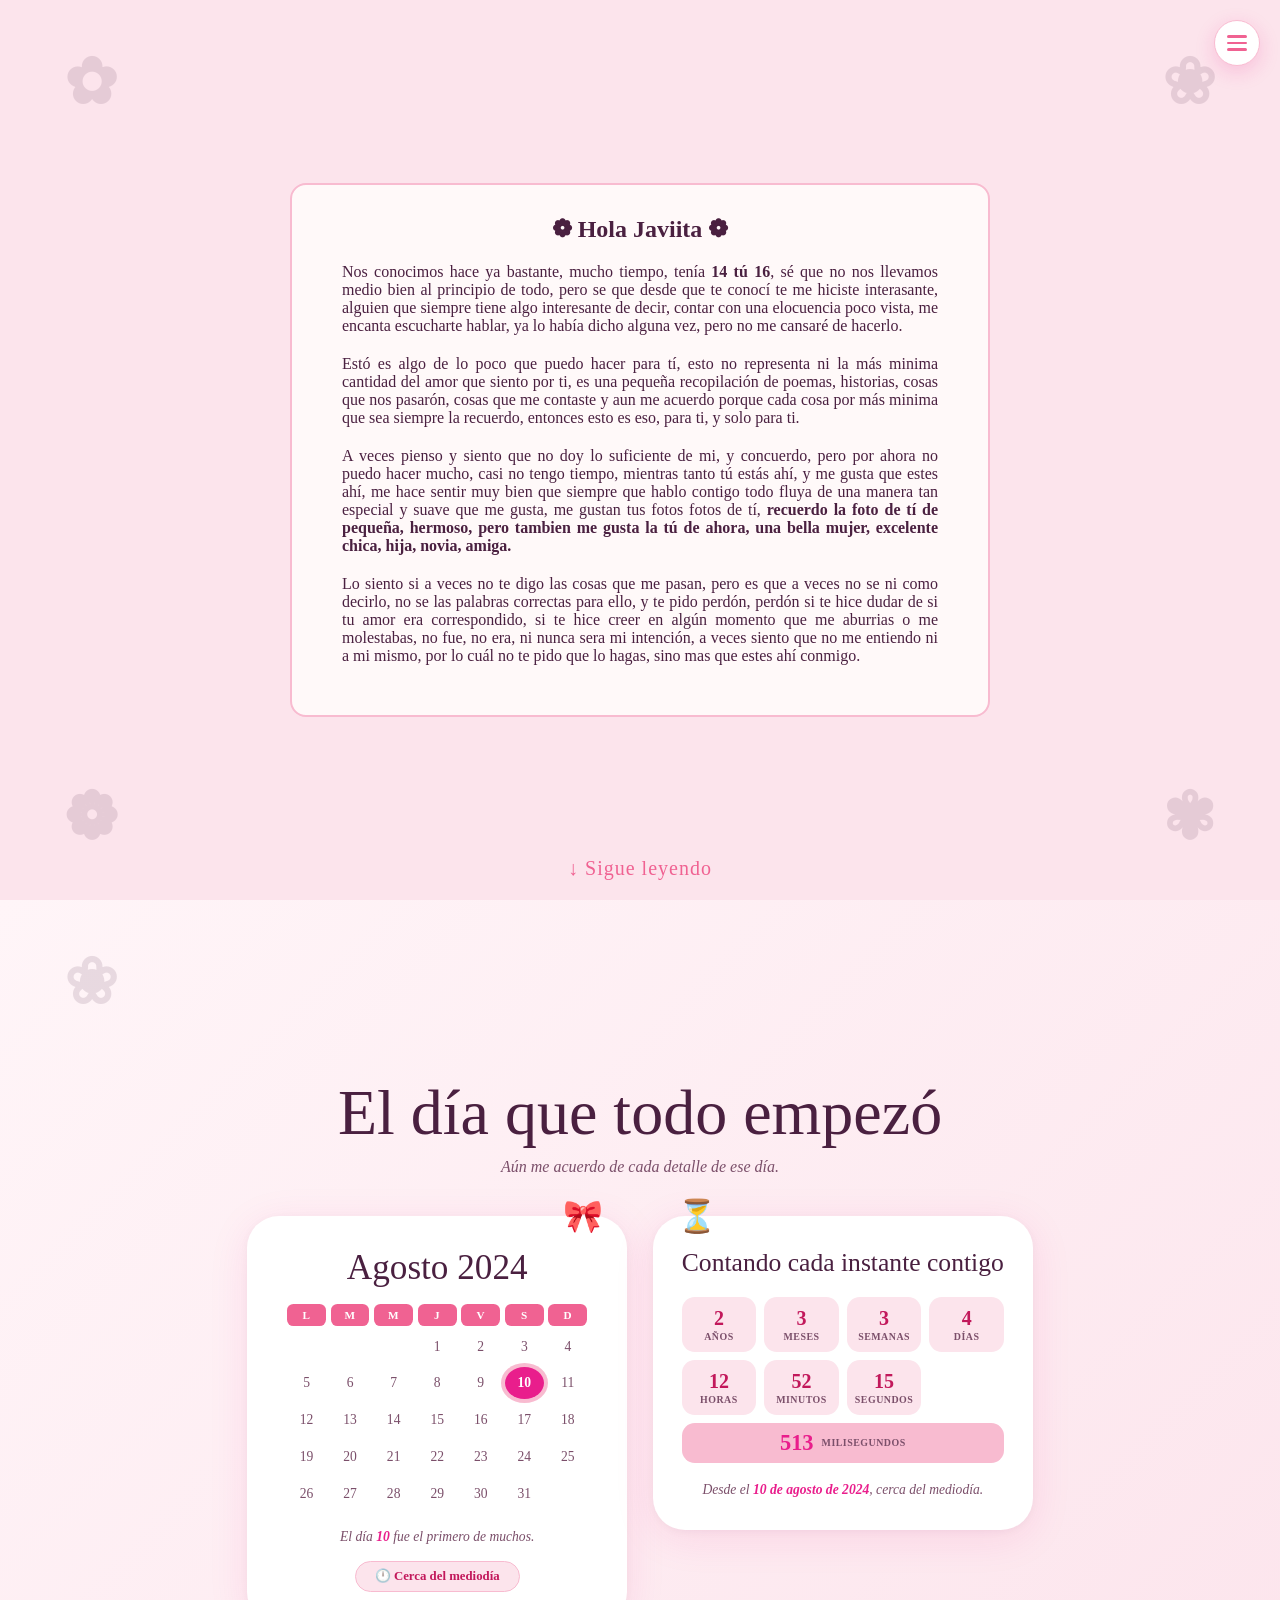
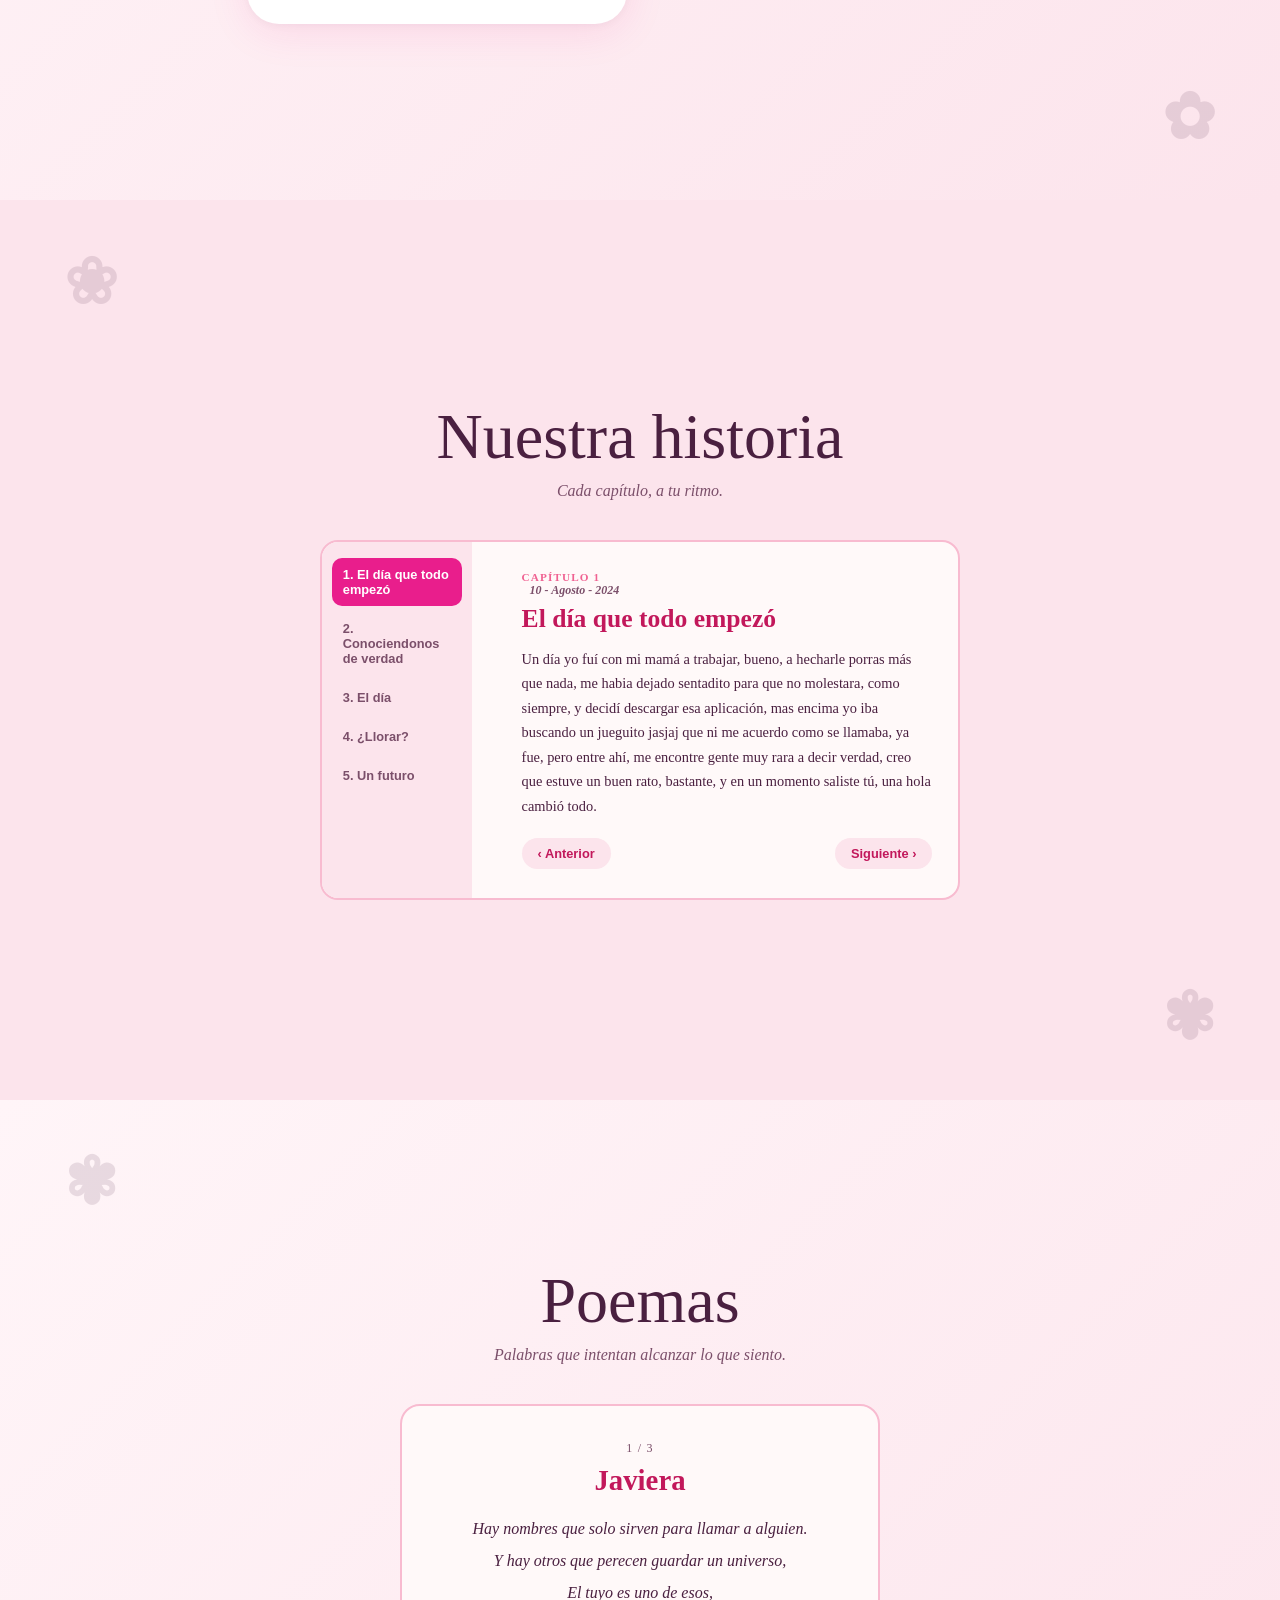
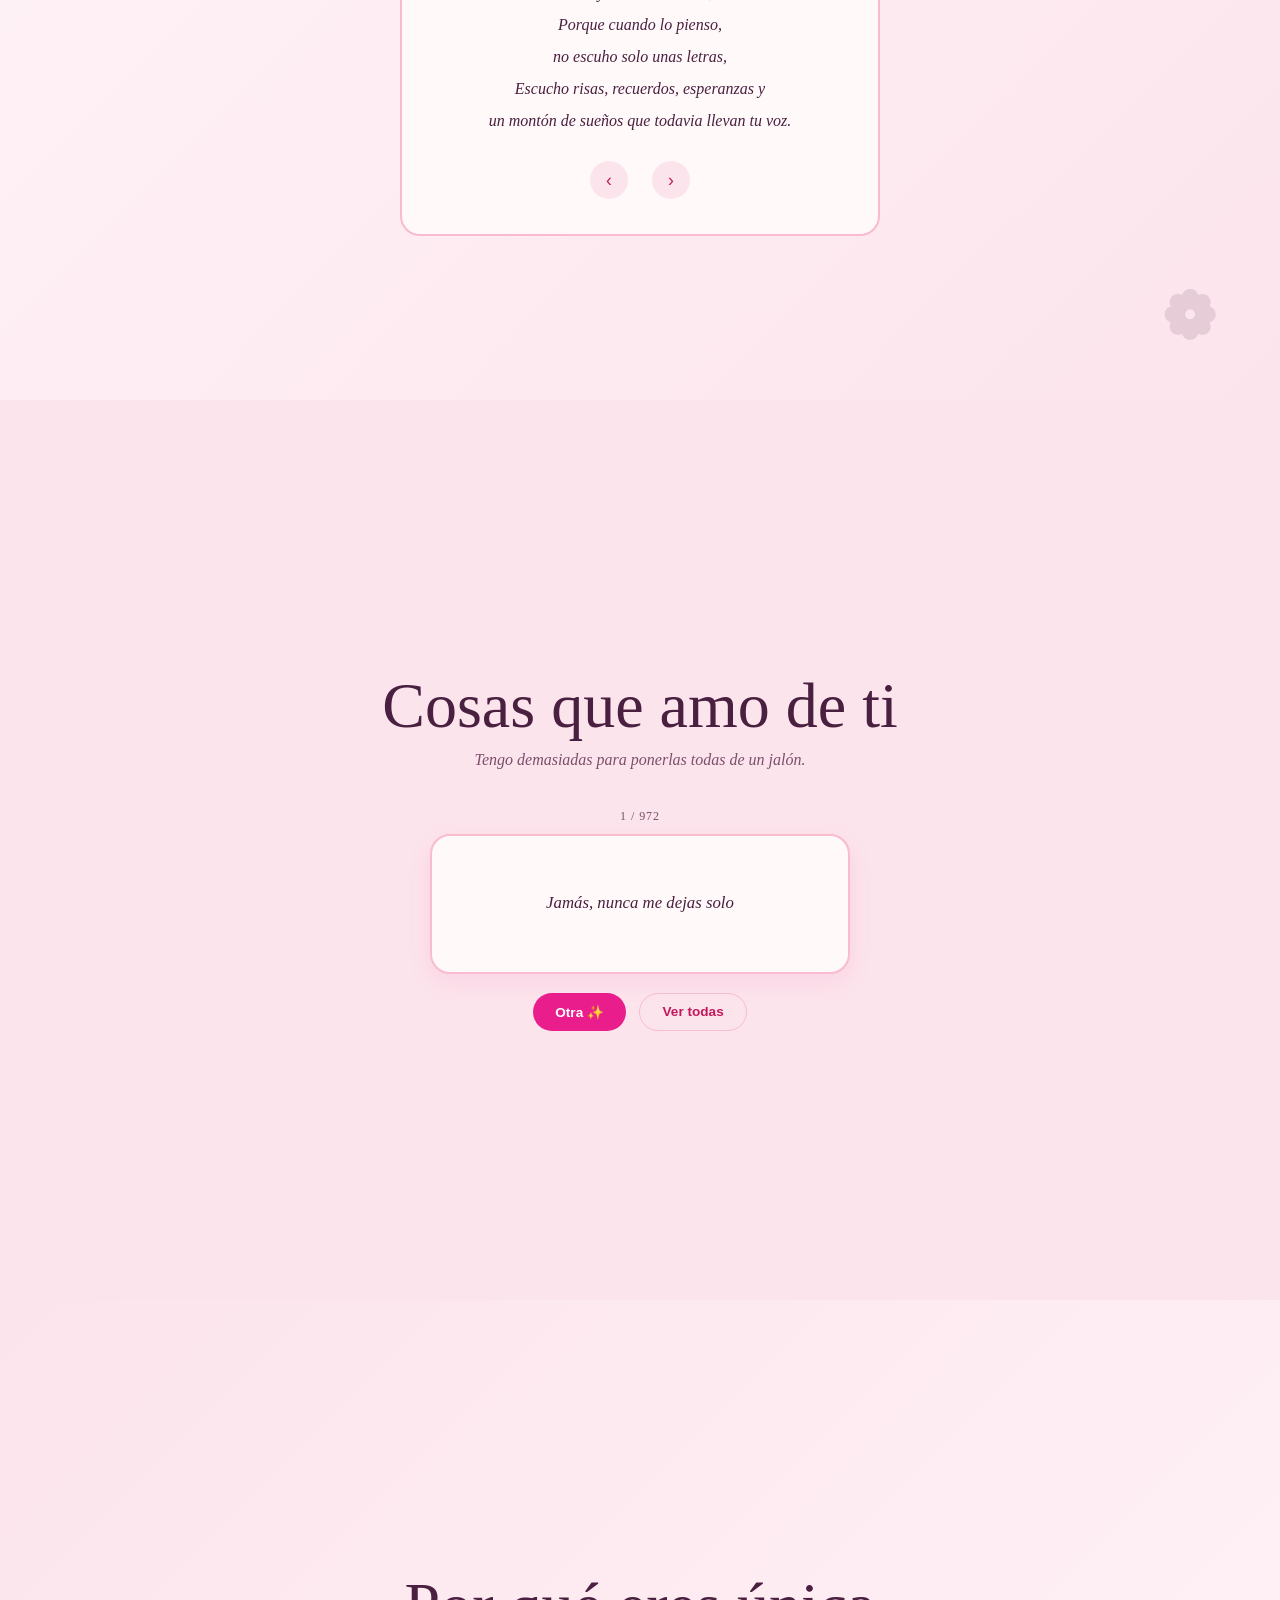
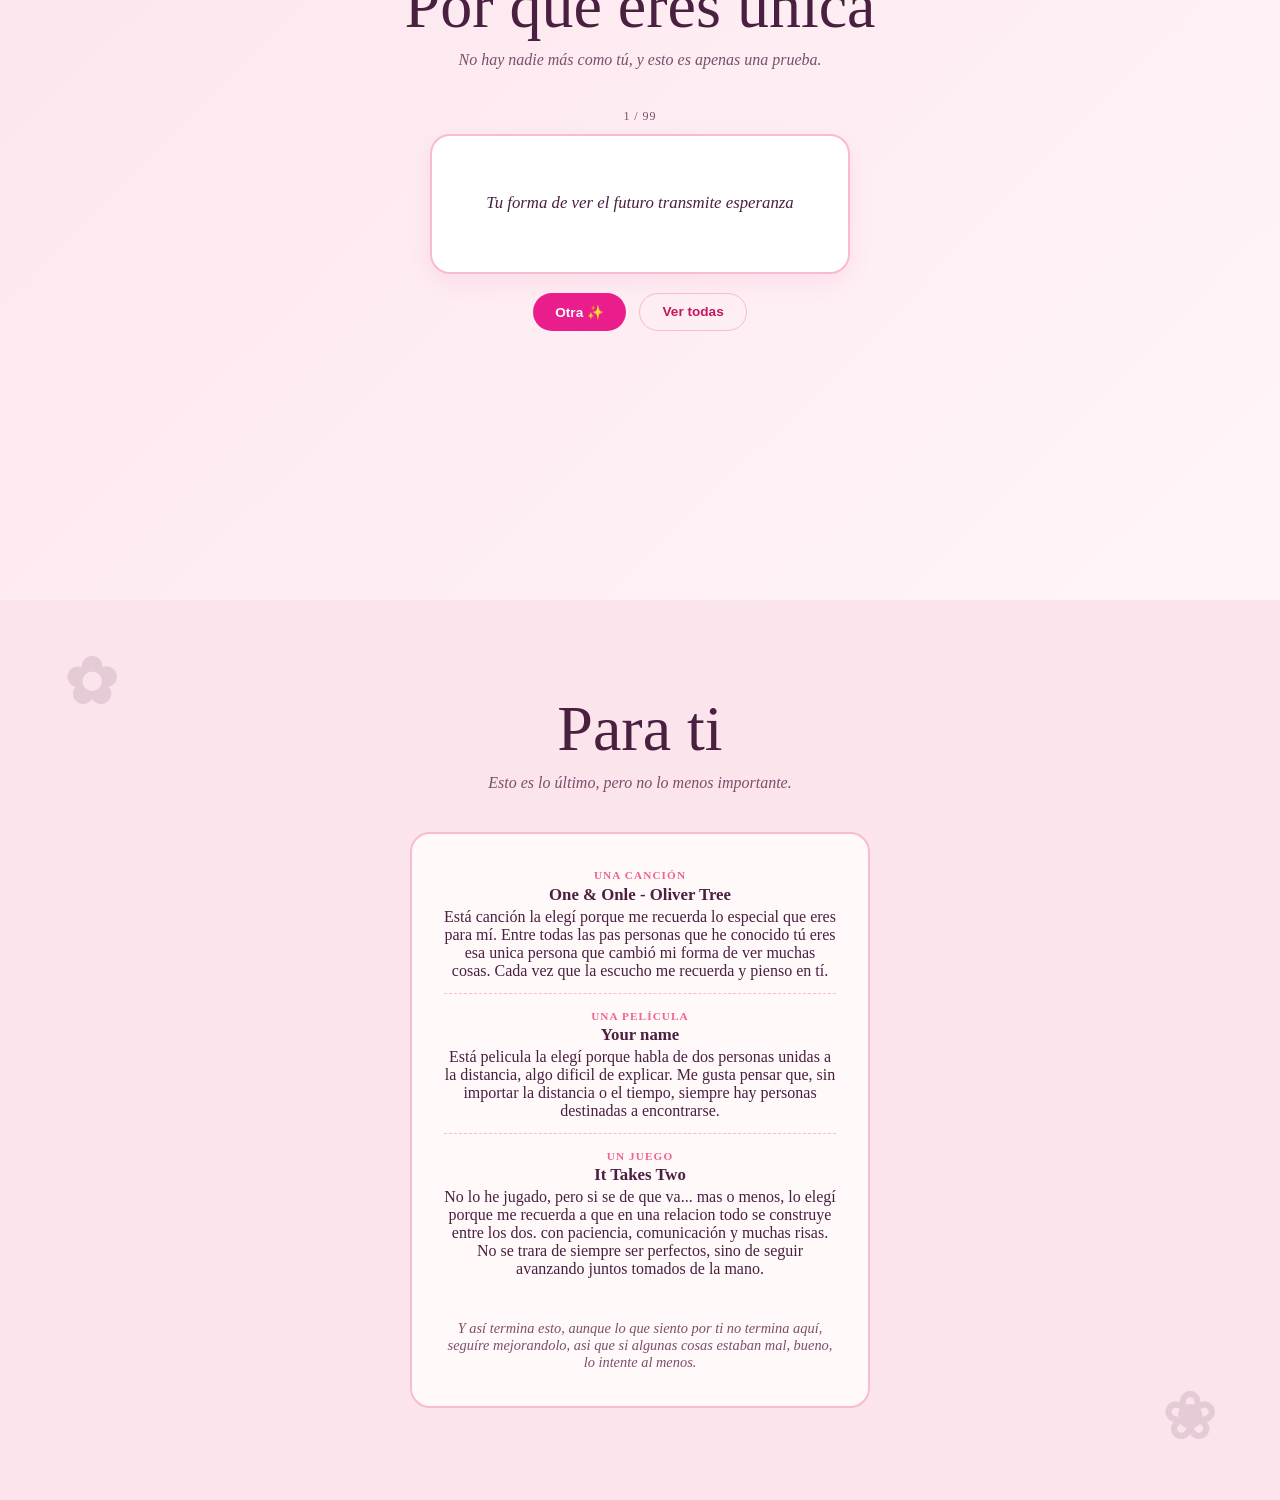
==== commit e90a8cbf: "Update 00-page.html" ====
--- a/00-page.html
+++ b/00-page.html
@@ -38,9 +38,9 @@
 
         <div class="nav-divider-h"></div>
 
-        <a href="otra-pagina.html" class="nav-external">
-            <span class="nav-external-icon">🎁</span>
-            <span class="nav-external-label">Sorpresa</span>
+        <a href="01-page.html" class="nav-external">
+            <span class="nav-external-icon">📖</span>
+            <span class="nav-external-label">Querido Diaro</span>
         </a>
     </div>
     </nav>
